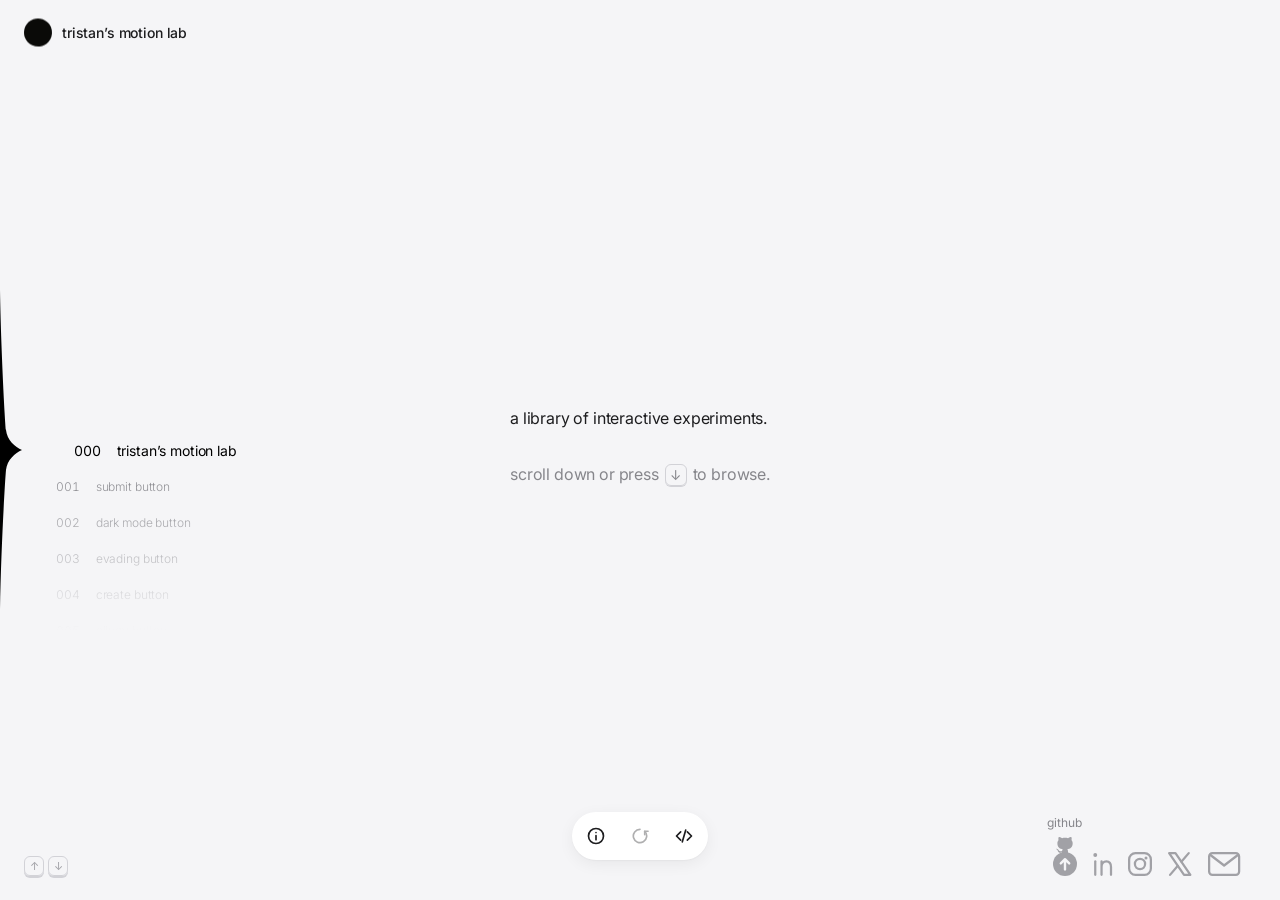
==== index.html @ 38f3d3ba "add a hidden cursor tuning panel: press C for delay and overshoot sliders" ====
<!DOCTYPE html>
<html lang="en">
<head>
  <meta charset="UTF-8">
  <meta name="viewport" content="width=device-width, initial-scale=1">
  <title>tristan’s motion lab</title>

  <!-- Inter, from Google Fonts. Only used where San Francisco isn't available.
       Fonts must load here, on the one real page: a font loaded from inside
       an experiment's sealed box doesn't work in every browser. -->
  <link rel="preconnect" href="https://fonts.googleapis.com">
  <link rel="preconnect" href="https://fonts.gstatic.com" crossorigin>
  <!-- wght@300..700 = one "variable" font file holding every weight in between,
       so a weight change can animate smoothly instead of snapping. -->
  <link href="https://fonts.googleapis.com/css2?family=Inter:wght@300..700&display=swap" rel="stylesheet">

  <link rel="stylesheet" href="site/site.css">
  <link rel="stylesheet" href="site/nav.css">
  <link rel="stylesheet" href="site/toolbar.css">
  <link rel="stylesheet" href="site/about.css">
  <link rel="stylesheet" href="site/socials.css">
  <link rel="stylesheet" href="site/hints.css">
  <link rel="stylesheet" href="site/tuning.css">
  <link rel="stylesheet" href="site/cursor.css">
</head>
<body>
  <!-- The title goes home, to 000. -->
  <a class="site-title" href="./">tristan’s motion lab</a>

  <!-- Experiments are put in here, one at a time, by site/stage.js. -->
  <div class="stage-area"></div>

  <!-- Says "coming soon", "loading", or that something broke. Starts empty. -->
  <p class="stage-message" data-state="empty" aria-live="polite"></p>

  <!-- Opened by double-clicking (a file:/// address)? Then the site's code
       can't load, so say how to run it. Runs before anything is drawn, so
       on a real server (localhost, GitHub Pages) this never flashes. -->
  <script>
    if (location.protocol === "file:") {
      const message = document.querySelector(".stage-message");
      // One <span> around it all: the message is a grid, which would put
      // each loose piece of text on its own row.
      message.innerHTML = "<span>Run <code>py -m http.server</code> in this folder, then open localhost:8000.</span>";
      message.dataset.state = "shown";
    }
  </script>

  <!-- The list on the left is built by site/nav.js. -->

  <!-- The toolbar, bottom middle. site/toolbar.js points </> at the open
       experiment's folder. target="_blank" opens it in a new tab, so the
       lab stays where you left it; rel="noopener" stops that tab from being
       able to reach back into this one. -->
  <nav class="toolbar" aria-label="experiment tools">
    <!-- Opens the about panel below. aria-expanded tells a screen reader
         whether the window is open; site/about.js keeps it true or false. -->
    <button class="tool tool-about" type="button" aria-expanded="false">
      <!-- An i in a circle. The dot is a path 0.01 units long with a round
           cap: a line that short draws as a dot, and it keeps the same
           thickness as every other stroke in the icon. -->
      <svg viewBox="0 0 24 24" aria-hidden="true">
        <circle class="about-ring" cx="12" cy="12" r="9" />
        <path class="about-dot" d="M12 7.9v0.01" />
        <path class="about-stem" d="M12 11.6v4.8" />
      </svg>
      <span class="tool-label">about</span>
    </button>

    <!-- Reloads the open experiment fresh. Starts disabled: there's nothing
         to reset until the experiment changes (site/toolbar.js). -->
    <button class="tool tool-reset" type="button" data-state="disabled" disabled>
      <!-- An arrow going round anticlockwise, the way a dial winds back.
           The arc is most of a circle around the middle (12, 12), open at the
           top right; the two short strokes at its end are the arrowhead. -->
      <svg viewBox="0 0 24 24" aria-hidden="true">
        <path d="M12 4A8 8 0 1 0 17.66 6.34" />
        <path d="M21.66 6.34H17.66V10.34" />
      </svg>
      <span class="tool-label">reset</span>
    </button>

    <a class="tool tool-code" target="_blank" rel="noopener">
      <!-- </>: three strokes, so < and > can slide apart on their own. -->
      <svg viewBox="0 0 24 24" aria-hidden="true">
        <path class="code-left" d="M8 7l-5 5 5 5" />
        <path class="code-slash" d="M14 5l-4 14" />
        <path class="code-right" d="M16 7l5 5-5 5" />
      </svg>
      <span class="tool-label">view code</span>
    </a>
  </nav>

  <!-- The about panel: notes on the open experiment, opened by the button
       above. A window that lives inside the page, dragged by its title bar.
       The text is fetched from the experiment's own about.html when it opens
       (site/about.js). role="dialog" names it as a window to screen readers;
       it isn't modal, so the rest of the page stays usable behind it. -->
  <section class="about-panel" data-state="closed" role="dialog" aria-labelledby="about-title">
    <!-- The handle. data-cursor tells the site's cursor to be a hand over it,
         since this bar is draggable without being a link or a button. -->
    <header class="about-bar" data-cursor="hand">
      <button class="about-close" type="button" aria-label="close">
        <svg viewBox="0 0 24 24" aria-hidden="true">
          <path d="M7 7l10 10M17 7L7 17" />
        </svg>
      </button>
      <h2 class="about-title" id="about-title">
        <span class="about-number"></span>
        <span class="about-name"></span>
      </h2>
    </header>

    <!-- The notes go in here. tabindex="0" makes it a Tab stop, which is what
         lets the arrow keys scroll it (about.css says more). -->
    <div class="about-body" tabindex="0" role="region" aria-labelledby="about-title"></div>
  </section>

  <!-- Bottom right: where else to find me. site/socials.js plays the cat. -->
  <nav class="socials" aria-label="elsewhere">
    <a class="social social-github" href="https://github.com/tristanalonzo" target="_blank" rel="noopener" data-state="ready">
      <!-- GitHub's mark (from their free Octicons set), taken apart so the cat
           can move on its own: a circle with a page-coloured cat on top.
           Hover and the cat jumps out of the circle and sits on it, and an
           arrow takes its place. 16 units across; overflow: visible in
           socials.css lets the cat climb out above the button. -->
      <svg viewBox="0 0 16 16" aria-hidden="true">
        <!-- Keeps the cat inside the circle when it squashes wide. -->
        <clipPath id="github-circle">
          <circle cx="8" cy="8" r="8" />
        </clipPath>

        <!-- Drawn in this order, each on top of the one before. -->
        <path class="social-fill github-cat github-cat-out" d="M10.55 15.59c-.4.08-.55-.17-.55-.38 0-.27.01-1.13.01-2.2 0-.75-.25-1.23-.54-1.48 1.78-.2 3.65-.88 3.65-3.95 0-.88-.31-1.59-.82-2.15.08-.2.36-1.02-.08-2.12 0 0-.67-.22-2.2.82-.64-.18-1.32-.27-2-.27-.68 0-1.36.09-2 .27-1.53-1.03-2.2-.82-2.2-.82-.44 1.1-.16 1.92-.08 2.12-.51.56-.82 1.28-.82 2.15 0 3.06 1.86 3.75 3.64 3.95-.23.2-.44.55-.51 1.07-.46.21-1.61.55-2.33-.66-.15-.24-.6-.83-1.23-.82-.67.01-.27.38.01.53.34.19.73.9.82 1.13.16.45.68 1.31 2.69.94 0 .67.01 1.3.01 1.49 0 .21-.15.45-.55.38A8 8 0 0 0 10.55 15.59Z" />
        <circle class="social-fill github-circle" cx="8" cy="8" r="8" />
        <g clip-path="url(#github-circle)">
          <path class="social-hole github-cat github-cat-in" d="M10.55 15.59c-.4.08-.55-.17-.55-.38 0-.27.01-1.13.01-2.2 0-.75-.25-1.23-.54-1.48 1.78-.2 3.65-.88 3.65-3.95 0-.88-.31-1.59-.82-2.15.08-.2.36-1.02-.08-2.12 0 0-.67-.22-2.2.82-.64-.18-1.32-.27-2-.27-.68 0-1.36.09-2 .27-1.53-1.03-2.2-.82-2.2-.82-.44 1.1-.16 1.92-.08 2.12-.51.56-.82 1.28-.82 2.15 0 3.06 1.86 3.75 3.64 3.95-.23.2-.44.55-.51 1.07-.46.21-1.61.55-2.33-.66-.15-.24-.6-.83-1.23-.82-.67.01-.27.38.01.53.34.19.73.9.82 1.13.16.45.68 1.31 2.69.94 0 .67.01 1.3.01 1.49 0 .21-.15.45-.55.38A8 8 0 0 0 10.55 15.59Z" />
        </g>
        <path class="github-arrow" d="M8 11.6V4.8M5.2 7.6 8 4.8l2.8 2.8" />
      </svg>
      <span class="social-label">github</span>
    </a>

    <!-- The other four are bare line marks, no containers. Every viewBox is
         16 units tall and cropped tight around its mark, so at the same height
         on screen their lines come out the same thickness (socials.css sets
         both). Each is split into the pieces its hover moves. -->

    <!-- LinkedIn: just "in". -->
    <a class="social social-linkedin" href="https://www.linkedin.com/in/tristan-alonzo-959b15317/" target="_blank" rel="noopener">
      <svg viewBox="0.5 0 13 16" aria-hidden="true">
        <circle class="social-dot linkedin-dot" cx="2" cy="2" r="1.3" />
        <path class="social-line linkedin-i" d="M2 6.2V15.2" />
        <path class="social-line" d="M6.2 15.2V6.2M6.2 10c0-2.3 1.4-3.8 3.2-3.8 2 0 3.1 1.5 3.1 3.8v5.2" />
      </svg>
      <span class="social-label">linkedin</span>
    </a>

    <!-- Instagram: the camera outline, the lens, the flash. -->
    <a class="social social-instagram" href="https://www.instagram.com/tristanalonzo_/" target="_blank" rel="noopener">
      <svg viewBox="0 0 16 16" aria-hidden="true">
        <rect class="social-line" x="0.75" y="0.75" width="14.5" height="14.5" rx="4.2" />
        <circle class="social-line instagram-lens" cx="8" cy="8" r="3.4" />
        <circle class="social-dot instagram-flash" cx="12" cy="4" r="1" />
      </svg>
      <span class="social-label">instagram</span>
    </a>

    <!-- X: the mark alone, as lines. One diagonal is a hollow bar, the other
         a thin line that stops where it meets the bar, like the real logo. -->
    <a class="social social-x" href="https://x.com/tristanalonzo_" target="_blank" rel="noopener">
      <svg viewBox="0 0 15.7 16" aria-hidden="true">
        <g class="x-mark">
          <path class="social-line" d="M0.75 0.75H4.98L14.91 15.25H10.68Z" />
          <path class="social-line" d="M13.83 0.75 8.91 6.48M6.55 9.22 1.37 15.25" />
        </g>
      </svg>
      <span class="social-label">x</span>
    </a>

    <!-- Email: an envelope, outline and flap.
         mailto: opens the visitor's mail app, so no new tab. -->
    <a class="social social-email" href="mailto:treestan.alonzo@gmail.com">
      <svg viewBox="0 0 21.5 16" aria-hidden="true">
        <g class="email-envelope">
          <rect class="social-line" x="0.75" y="0.75" width="20" height="14.5" rx="2.2" />
          <path class="social-line" d="M1.6 2 10.75 9 19.9 2" />
        </g>
      </svg>
      <span class="social-label">email</span>
    </a>
  </nav>

  <!-- Bottom left: a readout, not a menu. The two caps press themselves when
       you step through the list, with the arrow keys or with the wheel, so
       the corner shows the keys being used instead of listing them.
       aria-hidden, because it's a picture of what just happened rather than
       anything to operate; the line under it is what a screen reader gets
       instead, and site/hints.css keeps that line off screen. -->
  <div class="hints" aria-hidden="true">
    <span class="hints-key hints-key-up" data-state="idle">↑</span>
    <span class="hints-key hints-key-down" data-state="idle">↓</span>
    <!-- What the press did. All three are always here, stacked and hidden
         behind the caps, and site/hints.js slides out the right one. -->
    <div class="hints-words">
      <span class="hints-word" data-word="previous" data-state="idle">previous</span>
      <span class="hints-word" data-word="next" data-state="idle">next</span>
      <span class="hints-word" data-word="scroll" data-state="idle">scroll</span>
    </div>
  </div>
  <p class="hints-sr">Press the up and down arrow keys, or scroll, to move through the experiments.</p>

  <!-- Hidden: press C to open it, and nothing on the page says so. Tunes the
       cursor's spring by feel (site/tuning.js). step="any" lets a slider land
       anywhere, so it can sit exactly where cursor.css's numbers put it. -->
  <section class="tuning" data-state="closed" aria-label="cursor tuning">
    <label class="tuning-row">
      <span>follow delay</span>
      <output class="tuning-value tuning-delay-value"></output>
      <input class="tuning-slider tuning-delay" type="range" step="any">
    </label>
    <label class="tuning-row">
      <span>overshoot</span>
      <output class="tuning-value tuning-overshoot-value"></output>
      <input class="tuning-slider tuning-overshoot" type="range" step="any">
    </label>
    <div class="tuning-foot">
      <!-- The two lines to copy into cursor.css once it feels right. -->
      <pre class="tuning-numbers"></pre>
      <button class="tuning-reset" type="button" disabled>reset</button>
    </div>
  </section>

  <!-- The site-wide cursor. aria-hidden: screen readers skip it, it's decoration.
       The shape is set in site/cursor.css. The d="" here is a plain circle,
       only used by browsers that can't set a path's shape from CSS (Safari). -->
  <svg class="cursor" data-state="away" viewBox="0 0 32 44" aria-hidden="true">
    <path class="cursor-shape" d="M 2 16 a 14 14 0 1 0 28 0 a 14 14 0 1 0 -28 0 Z" />
  </svg>

  <!-- type="module" lets the site's files import each other, and lets the
       stage load experiments on demand. Both need a server (see README.md). -->
  <script type="module" src="site/main.js"></script>
</body>
</html>
---- site/site.css ----
/* ============================================================
   TUNE HERE. The page around the experiments: background,
   title, and how experiments swap in and out.
   ============================================================ */
:root {
  /* --- look --- */
  --page-bg: #F5F5F7;              /* behind everything. Experiments get it too, and can paint over it */
  --text-color: #1D1D1F;           /* Apple's near-black. Experiments inherit it */
  --title-size: 14px;              /* "tristan's motion lab" */
  --title-weight: 500;             /* medium: a touch firmer than body text, not bold */
  --title-color: #1D1D1F;
  --title-inset: 24px;             /* distance from the top and left edges */
  --message-size: 14px;            /* "coming soon", "loading" */
  --message-color: #86868B;        /* Apple's secondary grey, same as the list */

  /* --- feel --- */
  --stage-fade: 250ms;             /* experiment fading in / out (use ms: JS reads this too) */
  --stage-settle: 150ms;           /* how long the list must rest on an item before it loads. Lower = appears sooner, but fast scrolling loads everything you pass */
  --stage-loading-delay: 400ms;    /* "loading" only shows if it takes longer than this, so fast loads never flicker */
}

/* ============================================================
   Wiring.
   ============================================================ */

* {
  box-sizing: border-box;
}

/* The background goes on html too, not just body. The cursor's color
   inversion needs a real painted color underneath it to invert. */
html {
  background: var(--page-bg);
}

body {
  margin: 0;
  height: 100dvh;
  overflow: hidden;                /* nothing scrolls: the wheel steps the list instead */
  overscroll-behavior: none;       /* phones: no pull-to-refresh or rubber-band bounce when you swipe */
  background: var(--page-bg);
  color: var(--text-color);
  /* San Francisco first: -apple-system and BlinkMacSystemFont mean "the
     system font" on Apple devices, which is SF. "SF Pro Text" catches it if
     it's installed on Windows. Everyone else gets Inter, the closest free match.
     Experiments inherit this. */
  font-family: -apple-system, BlinkMacSystemFont, "SF Pro Text", "SF Pro", "Inter", sans-serif;
  -webkit-font-smoothing: antialiased; /* Mac only: thinner, crisper text, like Apple's own pages */
}

/* Top-left title. Fixed, so it never moves when experiments swap. */
.site-title {
  position: fixed;
  top: var(--title-inset);
  left: var(--title-inset);
  z-index: 2;
  font-size: var(--title-size);
  font-weight: var(--title-weight);
  letter-spacing: -0.01em;
  color: var(--title-color);
  text-decoration: none;
}

.site-title:focus-visible {
  outline: 2px solid var(--title-color);
  outline-offset: 4px;
  border-radius: 4px;
}

/* ---------- the stage ---------- */

/* The whole screen, behind the list and the title. */
.stage-area {
  position: fixed;
  inset: 0;
  z-index: 0;
}

/* One box per experiment. The box is the experiment's whole world.
   isolation: isolate keeps any z-index inside the experiment trapped in its
   box, so nothing it does can climb above the list, the title or the cursor. */
.stage {
  position: absolute;
  inset: 0;
  isolation: isolate;
  transition: opacity var(--stage-fade) ease;
}

/* Built, but its CSS hasn't arrived yet. Hidden so you never see it unstyled. */
.stage[data-state="loading"] {
  display: none;
}

.stage[data-state="leaving"] {
  opacity: 0;
}

/* Fading in. @starting-style means "the moment this appears, start from here".
   So when a box goes from hidden to shown, it fades up from 0 by itself.
   No JavaScript timing tricks needed. */
@starting-style {
  .stage[data-state="shown"] {
    opacity: 0;
  }
}

/* ---------- the message in the middle ---------- */

.stage-message {
  position: fixed;
  inset: 0;
  z-index: 1;
  display: grid;
  place-items: center;
  margin: 0;
  font-size: var(--message-size);
  color: var(--message-color);
  pointer-events: none;            /* never in the way of the mouse */
  transition: opacity var(--stage-fade) ease;
}

.stage-message[data-state="empty"] {
  opacity: 0;
}

/* Phones and narrow windows: the list takes a strip along the bottom
   (nav.css), so the stage stops above it and experiments center in the
   space that's left. */
@media (max-width: 900px) {
  .stage-area,
  .stage-message {
    bottom: var(--nav-phone-height);
  }
}

/* Reduced motion: every swap is instant. Setting the variable to 0 (instead
   of switching transitions off) also tells stage.js, which reads it, to
   delete the old box straight away. */
@media (prefers-reduced-motion: reduce) {
  :root {
    --stage-fade: 0ms;
  }
}
---- site/nav.css ----
/* ============================================================
   TUNE HERE. The list on the left.
   ============================================================ */
:root {
  /* --- look --- */
  --nav-inset: 56px;               /* distance from the left edge of the screen */
  --nav-width: 240px;              /* how wide the panel is */
  --nav-row-height: 36px;          /* space per item, and how far the list slides per step */
  --nav-gap: 16px;                 /* space between the number and the name */
  --nav-number-width: 23px;        /* space saved for the number: as wide as three digits at --nav-font-size. Too small and names jiggle sideways on hover */
  --nav-font-size: 12px;           /* every item that isn't selected */
  --nav-selected-size: 14px;       /* the selected item grows to this */
  --nav-weight: 300;               /* light, for everything that isn't selected. 300 = light, 400 = regular, 700 = bold */
  --nav-selected-weight: 400;      /* regular, for the selected item */
  --nav-color: #86868B;            /* everything that isn't selected: Apple's secondary grey */
  --nav-color-hover: #48484A;      /* hovering an item: darker grey, still not black */
  --nav-color-selected: #000000;   /* the selected item, and only that one */
  --nav-selected-indent: 18px;     /* the selected item steps right, away from the pointer */
  --nav-fade-solid: 18px;          /* only the middle row is fully visible... */
  --nav-fade-end: 180px;           /* ...everything fades out completely by this far from the middle */

  /* --- hover focus: the mouse is on the list --- */
  --nav-focus-size: 10.5px;        /* the other rows shrink to this. The row under the mouse stays at --nav-font-size */
  --nav-focus-weight: 600;         /* the selected row gets this heavy. 700 is the most the font has */
  --nav-focus-in: 220ms;           /* how fast it happens. Leaving the list takes --nav-step-duration, so it lets go slower than it grabs */

  /* --- feel --- */
  --nav-step-duration: 450ms;      /* how long the list takes to slide one item */
  --nav-step-ease: cubic-bezier(0.22, 1, 0.36, 1); /* fast start, long soft landing */
  --nav-wheel-threshold: 100;      /* how much scrolling per step. 100 = one mouse-wheel click. Lower = faster through the list */

  /* --- coming in, when the site loads --- */
  --nav-in-delay: 200ms;           /* wait before the first row starts */
  --nav-in-stagger: 60ms;          /* gap between one row starting and the next one out from it. Lower = more like one wave */
  --nav-in-duration: 800ms;        /* how long each row takes to land */
  --nav-in-distance: 32px;         /* how far right each row starts */
  --nav-in-ease: cubic-bezier(0.22, 1, 0.36, 1); /* same soft landing as the slide */

  /* --- the pointer on the screen's left edge --- */
  --pointer-width: 22px;           /* how far the tip reaches in from the edge */
  --pointer-height: 320px;         /* top to bottom, tails included */
  --pointer-color: #000000;
  --pointer-blunt-duration: 140ms; /* switching: the tip sinks back flat */
  --pointer-blunt-ease: cubic-bezier(0.4, 0, 0.2, 1); /* eases in and out, so you see it sink rather than vanish */
  --pointer-blunt-hold: 200ms;     /* how long after a switch it starts pointing again (it rests flat from 140ms to here). Keep scrolling and it stays flat */
  --pointer-sharpen-duration: 380ms; /* the tip growing back out. Hold + this = 580ms, so it lands after the list's 450ms slide */
  --pointer-sharpen-ease: cubic-bezier(0.34, 1.3, 0.64, 1); /* grows steadily, pokes a little past, settles. Higher than 1.3 = bigger stab */

  /* --- phones and narrow windows (under 900px): the list moves to a strip along the bottom --- */
  --nav-phone-height: 180px;       /* how tall the strip is. The experiment gets the space above it */
  --nav-phone-inset: 40px;         /* distance from the left edge (56px on desktop) */
  --nav-phone-fade-end: 90px;      /* rows fade out by this far from the strip's middle */
  --pointer-phone-height: 180px;   /* the pointer, shorter to match the strip */
  --nav-swipe-step: 40px;          /* how far a finger drags per item. Lower = faster through the list */
}

/* ============================================================
   Wiring.
   ============================================================ */

/* A full-height column pinned to the left, above the stage. It doesn't scroll
   itself: nav.js listens to the scroll wheel and slides the list one item at a time. */
.nav {
  position: fixed;
  top: 0;
  bottom: 0;
  left: var(--nav-inset);
  z-index: 1;
  width: var(--nav-width);
  overflow: hidden;

  /* The fade. A mask paints the panel solid in a thin band at the middle and
     transparent toward the top and bottom. Items fade as they slide away. */
  mask-image: linear-gradient(
    to bottom,
    transparent calc(50% - var(--nav-fade-end)),
    #000 calc(50% - var(--nav-fade-solid)),
    #000 calc(50% + var(--nav-fade-solid)),
    transparent calc(50% + var(--nav-fade-end))
  );
}

/* The list starts with its first row sitting on the middle of the screen,
   level with the experiment. --selected (set by nav.js) is which row is picked;
   the list slides up by that many rows to bring it to the middle. */
.nav ol {
  position: absolute;
  top: 50%;
  left: 0;
  right: 0;
  margin: calc(var(--nav-row-height) / -2) 0 0;
  padding: 0;
  list-style: none;
  transform: translateY(calc(var(--selected, 0) * var(--nav-row-height) * -1));
  transition: transform var(--nav-step-duration) var(--nav-step-ease);
}

/* Coming in: every row slides in from the right and fades up, once, when the
   page loads. --i (set by nav.js) is the row's place in the wave, counted out
   from the row the page opened on: 0 for that row, 1 for the rows either side
   of it, and so on. So the row you arrived on lands first and the rest of the
   list unfolds away from it in both directions. On the front page that's row
   000, and the wave runs straight down the list. "both" keeps each row
   invisible while it waits for its turn, and in place after it lands. */
.nav li {
  animation: nav-in var(--nav-in-duration) var(--nav-in-ease)
             calc(var(--nav-in-delay) + var(--i) * var(--nav-in-stagger)) both;
}

@keyframes nav-in {
  from {
    opacity: 0;
    transform: translateX(var(--nav-in-distance));
  }
}

.nav-item {
  display: flex;
  align-items: center;
  gap: var(--nav-gap);
  width: 100%;
  height: var(--nav-row-height);
  font-size: var(--nav-font-size);
  font-weight: var(--nav-weight);
  letter-spacing: -0.01em;
  text-decoration: none;
  -webkit-tap-highlight-color: transparent; /* phones: no grey flash over a tapped row */
  color: var(--nav-color);
  transition:
    color var(--nav-step-duration) var(--nav-step-ease),
    font-weight var(--nav-step-duration) var(--nav-step-ease),
    font-size var(--nav-step-duration) var(--nav-step-ease),
    transform var(--nav-step-duration) var(--nav-step-ease);
}

.nav-number {
  font-variant-numeric: tabular-nums; /* every digit the same width, so the names line up */
  min-width: var(--nav-number-width); /* the box doesn't narrow when the number shrinks, so the name beside it stays put */
}

.nav-item:hover {
  color: var(--nav-color-hover);
}

/* Size and weight both animate. The weight can because the font is
   "variable" (see index.html): light to regular passes through every step. */
.nav-item[data-state="selected"] {
  color: var(--nav-color-selected);
  font-size: var(--nav-selected-size);
  font-weight: var(--nav-selected-weight);
  transform: translateX(var(--nav-selected-indent));
}

/* Hover focus: with the mouse on the list, the other rows shrink and the
   selected one gets heavier. All CSS, no JavaScript.

   The ol is the trigger, not the nav. The nav is a full-height column, so it
   would also fire on the empty space above and below the rows.

   (hover: hover) means "this device has a real mouse". A phone keeps a row
   "hovered" after it's tapped, which would leave the list stuck shrunken. */
@media (hover: hover) {
  .nav ol:hover .nav-item {
    font-size: var(--nav-focus-size);
    /* One time per property, in the same order as .nav-item's transition:
       color, font-weight, font-size, transform. Only the two that hover focus
       moves get the quicker time. A transition's time comes from the state
       it's heading to, so this one covers going in, and leaving goes back to
       .nav-item's slower one. */
    transition-duration:
      var(--nav-step-duration),
      var(--nav-focus-in),
      var(--nav-focus-in),
      var(--nav-step-duration);
  }

  /* What you're aiming at doesn't shrink away from the mouse. */
  .nav ol:hover .nav-item:hover {
    font-size: var(--nav-font-size);
  }

  .nav ol:hover .nav-item[data-state="selected"] {
    font-size: var(--nav-selected-size);
    font-weight: var(--nav-focus-weight);
  }
}

.nav-item:focus-visible {
  outline: 2px solid var(--nav-color-selected);
  outline-offset: 4px;
  border-radius: 6px;
}

/* ---------- the pointer ---------- */

/* Pinned to the screen's left edge, at the middle, where the selected row
   always lands. It never moves up or down: the list slides to it. */
.nav-pointer {
  position: fixed;
  top: 50%;
  left: 0;
  z-index: 1;
  width: var(--pointer-width);
  height: var(--pointer-height);
  margin-top: calc(var(--pointer-height) / -2);
  pointer-events: none;
}

/* Pointing: thin tails along the edge that sweep out to a sharp tip.
   Both shapes below are the same 4 curves in the same order (top tail,
   into the tip, out of the tip, bottom tail), so the browser can slide
   every point from one to the other, like the cursor's morph. */
.nav-pointer-shape {
  fill: var(--pointer-color);
  d: path("M 0 0 C 1 60, 5 130, 6 140 C 7 150, 15 157, 22 160 C 15 163, 7 170, 6 180 C 5 190, 1 260, 0 320 Z");
  transition: d var(--pointer-sharpen-duration) var(--pointer-sharpen-ease);
}

/* Switching: the tip pulls back flat against the edge, leaving one smooth,
   shallow arc, 4 wide at its middle instead of 22.
   nav.js sets this on every switch, and puts "pointing" back a moment later. */
.nav-pointer[data-state="switching"] .nav-pointer-shape {
  d: path("M 0 0 C 1 60, 3 120, 3.5 140 C 3.8 150, 4 155, 4 160 C 4 165, 3.8 170, 3.5 180 C 3 200, 1 260, 0 320 Z");
  transition: d var(--pointer-blunt-duration) var(--pointer-blunt-ease);
}

/* Below this width there's no room beside the experiment, so the list moves
   to a strip along the bottom: same list, same pointer, just shorter.
   site.css stops the stage above the strip. */
@media (max-width: 900px) {
  .nav {
    top: auto;                     /* bottom: 0 is already set, so it sits on the bottom edge */
    left: var(--nav-phone-inset);
    height: var(--nav-phone-height);
    --nav-fade-end: var(--nav-phone-fade-end); /* the mask above reads this */
  }

  /* Level with the strip's middle, where the selected row lands. */
  .nav-pointer {
    top: auto;
    bottom: calc(var(--nav-phone-height) / 2);
    height: var(--pointer-phone-height);
    margin: 0 0 calc(var(--pointer-phone-height) / -2);
  }
}

@media (prefers-reduced-motion: reduce) {
  .nav ol,
  .nav-item,
  .nav-pointer-shape {
    transition: none;
  }

  .nav li {
    animation: none;
  }
}
---- site/toolbar.css ----
/* ============================================================
   TUNE HERE. The toolbar at the bottom middle.
   ============================================================ */
:root {
  /* --- the pill --- */
  --toolbar-inset: 40px;           /* distance from the bottom edge (at rest) */
  --toolbar-bg: #FFFFFF;
  --toolbar-shadow: 0 1px 2px rgba(0, 0, 0, 0.04), 0 4px 16px rgba(0, 0, 0, 0.06); /* a tight one for the edge, a soft one for lift. "none" = flat */
  --toolbar-padding: 4px;          /* space between the pill's edge and the buttons */
  --toolbar-gap: 4px;              /* space between buttons, once there's more than one */

  /* --- the buttons --- */
  --tool-size: 40px;               /* each button: a circle this wide */
  --tool-icon-size: 50%;           /* the icon, as a share of the button, so it grows with it */
  --tool-color: #1D1D1F;           /* Apple's near-black: icons, focus ring */
  --tool-bg-hover: #F0F0F2;        /* a light grey circle behind the hovered button, so you can see it grow */
  --tool-grow: 6px;                /* how much wider and taller a hovered button gets. The pill and its neighbours make room */
  --tool-grow-duration: 300ms;     /* growing and shrinking back */
  --tool-grow-ease: cubic-bezier(0.3, 1.3, 0.5, 1); /* same curve as the cursor's morph: pops a touch past, settles */
  --tool-disabled-opacity: 0.35;   /* a planned experiment has no folder, so no code to link to */
  --tool-fade: 250ms;              /* fading between clickable and not, as you switch. Same as the experiment's own fade */
  --tool-press-scale: 0.92;        /* squashes while held down */
  --tool-press-duration: 100ms;    /* fast: a press should feel instant */
  --tool-label-size: 12px;         /* the word that appears above on hover */
  --tool-label-color: #86868B;     /* Apple's secondary grey, same as the list */
  --tool-label-delay: 80ms;        /* the label waits as long as the cursor waits to become a hand, so both arrive together */
  --tool-label-duration: 200ms;    /* the label fading up */
  --tool-label-rise: 4px;          /* how far it rises while fading in */

  /* --- the </> button --- */
  --code-spread: 2.5px;            /* how far < and > each move apart on hover. In the icon's own units (it's 24 wide), so 2.5 ≈ 2px on screen */

  /* --- the about button --- */
  --about-dot-hop: 1.5px;          /* how far the dot of the i hops up on hover. Icon units again, so 1.5 ≈ 1.2px on screen */

  /* --- the reset button --- */
  --reset-nudge: 40deg;            /* on hover the arrow winds back this far, like a dial you've just touched */
  --reset-spin-duration: 500ms;    /* the full turn on click (the hover nudge uses it too) */
  --reset-spin-ease: cubic-bezier(0.3, 1.3, 0.5, 1); /* same pop-past-and-settle as the grow */
  --reset-wake-delay: 400ms;       /* the experiment has to stay changed this long before reset lights up. Stops it flickering on every quick press. 0 = lights up instantly */
  --reset-gap: 250ms;              /* the stage stays empty this long between the old one fading out and the fresh one fading in. 250 = old one fully gone first; 0 = crossfade (use ms: stage.js reads this) */

  /* --- phones and narrow windows (under 900px) --- */
  --toolbar-phone-gap: 16px;       /* space between the toolbar and the list's strip under it */
}

/* ============================================================
   Wiring.
   ============================================================ */

/* A white pill pinned to the bottom middle, above the stage.
   It's placed by its middle, not its bottom edge: bottom puts its middle
   where the middle would be at rest, and translate(-50%, 50%) pulls it back
   half its own width and height. So when a button grows, the pill grows
   evenly in every direction instead of only upwards. */
.toolbar {
  position: fixed;
  bottom: calc(var(--toolbar-inset) + var(--toolbar-padding) + var(--tool-size) / 2);
  left: 50%;
  z-index: 2;
  display: flex;
  align-items: center;             /* a growing button stays level with the others */
  gap: var(--toolbar-gap);
  padding: var(--toolbar-padding);
  border-radius: 999px;
  background: var(--toolbar-bg);
  box-shadow: var(--toolbar-shadow);
  transform: translate(-50%, 50%);
}

/* Icon-only, so a circle (AGENTS.md).
   Growing changes the real width and height, not a scale: a scaled button
   would cover its neighbours, but a wider one pushes them aside, and the
   pill around them stretches to fit. */
.tool {
  position: relative;              /* the label is placed against this */
  display: grid;
  place-items: center;
  flex: none;                      /* never squeezed by the row */
  width: var(--tool-size);
  height: var(--tool-size);
  border: 0;                       /* some tools are <button>: strip what the browser gives them */
  padding: 0;
  border-radius: 999px;
  color: var(--tool-color);
  background: transparent;
  -webkit-tap-highlight-color: transparent; /* phones: no grey flash on tap */
  transition:
    width var(--tool-grow-duration) var(--tool-grow-ease),
    height var(--tool-grow-duration) var(--tool-grow-ease),
    background-color var(--tool-grow-duration) ease,
    transform var(--tool-press-duration) ease,
    opacity var(--tool-fade) ease;
}

.tool:hover,
.tool:focus-visible {
  width: calc(var(--tool-size) + var(--tool-grow));
  height: calc(var(--tool-size) + var(--tool-grow));
  background: var(--tool-bg-hover);
}

.tool:active {
  transform: scale(var(--tool-press-scale));
}

.tool:focus-visible {
  outline: 2px solid var(--tool-color);
  outline-offset: 2px;
}

.tool svg {
  width: var(--tool-icon-size);
  height: var(--tool-icon-size);
  overflow: visible;               /* the spread pokes past the icon's box */
  fill: none;
  stroke: currentColor;
  stroke-width: 2;
  stroke-linecap: round;
  stroke-linejoin: round;
}

/* The word above the button, clear of the pill. Always there for screen
   readers (it's the link's name); only drawn on hover or keyboard focus. */
.tool-label {
  position: absolute;
  bottom: calc(100% + var(--toolbar-padding) + 8px);
  left: 50%;
  font-size: var(--tool-label-size);
  white-space: nowrap;
  color: var(--tool-label-color);
  opacity: 0;
  transform: translate(-50%, var(--tool-label-rise));
  pointer-events: none;
  /* Going away: no wait. The delay is on the hover rule below, because a
     transition uses the settings of the state it's going TO. */
  transition:
    opacity var(--tool-label-duration) ease,
    transform var(--tool-label-duration) ease;
}

.tool:hover .tool-label,
.tool:focus-visible .tool-label {
  opacity: 1;
  transform: translate(-50%, 0);
  transition-delay: var(--tool-label-delay);
}

/* Nothing to do here (toolbar.js sets this). Fades out, and ignores the mouse
   completely, so it can't grow, show its label or turn the cursor into a hand.
   The fade is gradual; not being clickable starts straight away. */
.tool[data-state="disabled"] {
  opacity: var(--tool-disabled-opacity);
  pointer-events: none;
}

/* ---------- the </> button ---------- */

/* < and > slide apart, the / stays put. Same timing as the grow, so the
   button and its icon open up together. */
.code-left,
.code-right {
  transition: transform var(--tool-grow-duration) var(--tool-grow-ease);
}

.tool-code:hover .code-left,
.tool-code:focus-visible .code-left {
  transform: translateX(calc(-1 * var(--code-spread)));
}

.tool-code:hover .code-right,
.tool-code:focus-visible .code-right {
  transform: translateX(var(--code-spread));
}

/* ---------- the about button ---------- */

/* The dot of the i hops up, the ring and the stem stay put. Same timing and
   curve as the grow, so the button and its icon move as one thing. */
.about-dot {
  transition: transform var(--tool-grow-duration) var(--tool-grow-ease);
}

.tool-about:hover .about-dot,
.tool-about:focus-visible .about-dot {
  transform: translateY(calc(-1 * var(--about-dot-hop)));
}

/* ---------- the reset button ---------- */

/* The whole icon turns, round its middle. --turns is a count toolbar.js adds
   one to on every click, so the arrow spins one more full turn anticlockwise
   (that's the minus) each time. Hover adds the small wind-back on top. */
.tool-reset svg {
  transform: rotate(calc(var(--turns, 0) * -360deg));
  transition: transform var(--reset-spin-duration) var(--reset-spin-ease);
}

.tool-reset:hover svg,
.tool-reset:focus-visible svg {
  transform: rotate(calc(var(--turns, 0) * -360deg - var(--reset-nudge)));
}

/* Lighting up waits; greying out doesn't. The five delays line up with the
   five transitions in .tool (width, height, background, transform, opacity),
   so only the opacity waits. A transition uses the settings of the state it's
   going TO, so this wait only happens on the way to "ready". */
.tool-reset[data-state="ready"] {
  transition-delay: 0s, 0s, 0s, 0s, var(--reset-wake-delay);
}

/* Phones: the list's strip takes the bottom (nav.css), so sit just above it. */
@media (max-width: 900px) {
  .toolbar {
    bottom: calc(var(--nav-phone-height) + var(--toolbar-phone-gap) + var(--toolbar-padding) + var(--tool-size) / 2);
  }
}

@media (prefers-reduced-motion: reduce) {
  :root {
    --reset-gap: 0ms;              /* no empty beat between old and fresh */
  }

  .tool,
  .tool-label,
  .code-left,
  .code-right,
  .about-dot,
  .tool-reset svg {
    transition: none;
  }

  .tool:active {
    transform: none;
  }
}
---- site/about.css ----
/* ============================================================
   TUNE HERE. The about panel: the little window that opens
   from the toolbar's info button.

   The button itself lives in toolbar.css with the other
   buttons. This file is only the window.
   ============================================================ */
:root {
  /* --- the window --- */
  --about-width: 420px;            /* never wider than the screen, see .about-panel */
  --about-max-height: 72vh;        /* taller than this and the text scrolls instead */
  --about-radius: 14px;            /* a window, not a button: the pill rule doesn't apply */

  /* Glass. The window is part see-through and blurs whatever is behind it.

     TINTED or CLEAR — swap this one line:
       rgba(255, 255, 255, 0.6)   tinted: a white wash over the blur. Frosted.
       transparent                clear:  no wash at all. It takes its colour
                                          only from whatever is behind it.
     Plain white window, no glass at all: #FFFFFF, and --about-glass-blur to 0. */
  --about-tint: transparent;

  --about-glass-blur: 8px;         /* how soft what's behind it goes. Past ~20px on this page there's nothing left to see: the blur spreads the one dark shape behind it until it's gone */
  --about-glass-boost: 200%;       /* colour behind it is pushed up, so it doesn't go grey when blurred. 100% = off */
  --about-glass-lift: 1.08;        /* and lightened a little. This is what keeps dark text readable on the clear version. 1 = off */
  --about-edge: rgba(0, 0, 0, 0.08); /* a hairline all the way round. Glass needs an edge or it reads as a smudge */
  --about-rim: rgba(255, 255, 255, 0.65); /* a bright line just inside the top edge, like light catching the lip of a pane. This, more than the blur, is what makes it read as glass instead of a blurry hole */

  --about-shadow: 0 1px 2px rgba(0, 0, 0, 0.04), 0 12px 40px rgba(0, 0, 0, 0.14); /* a tight one for the edge, a big soft one for lift */
  --about-shadow-drag: 0 1px 2px rgba(0, 0, 0, 0.04), 0 22px 60px rgba(0, 0, 0, 0.18); /* while you hold it: lifts further off the page */
  --about-lift-duration: 200ms;    /* the shadow growing as you pick it up */
  --about-margin: 16px;            /* it can't be dragged closer than this to any edge */
  --about-home-inset: 48px;        /* where it opens: this far in from the right edge, so it doesn't sit on top of the experiment */
  --about-padding: 20px;           /* space between the window's edge and the text */

  /* --- the title bar (the part you drag) --- */
  --about-bar-height: 44px;
  --about-bar-line: rgba(0, 0, 0, 0.08); /* the hairline under the bar. Part see-through, so it sits on glass without looking painted on */
  --about-title-size: 13px;
  --about-title-weight: 500;       /* medium, same as the site title */
  --about-number-color: #86868B;   /* the 001 before the name: Apple's secondary grey */

  /* --- the close X, top left --- */
  --about-close-size: 24px;        /* icon-only, so a circle */
  --about-close-icon: 60%;         /* the X, as a share of the button */
  --about-close-color: #86868B;
  --about-close-color-hover: #1D1D1F;
  --about-close-bg-hover: #F0F0F2; /* the same grey circle a hovered toolbar button gets */
  --about-close-spin: 90deg;       /* the X turns a quarter on hover */
  --about-close-duration: 250ms;

  /* --- the text --- */
  --about-text-size: 13px;
  --about-text-color: #1D1D1F;
  --about-text-line: 1.55;         /* line spacing. Looser than the default: it's a column of prose */
  --about-lede-size: 15px;         /* the one-line description at the top */
  --about-dim-color: #86868B;      /* the date, and "no notes yet" */
  --about-heading-size: 10px;      /* "thought process", "inspirations" */
  --about-heading-space: 22px;     /* gap above each heading */
  --about-heading-track: 0.08em;   /* letter spacing. Small uppercase text needs air to stay readable */
  --about-focus-ring: #1D1D1F;     /* keyboard focus, the same near-black as everywhere else */

  /* --- opening and closing --- */
  --about-in-duration: 260ms;
  --about-in-ease: cubic-bezier(0.2, 1.1, 0.4, 1); /* rises, pokes a touch past, settles */
  --about-out-duration: 160ms;     /* quicker going than coming: you've stopped looking at it */
  --about-start-scale: 0.96;       /* how small it starts. The same amount the submit button dips */
  --about-rise: 10px;              /* how far it rises while fading in, so it reads as coming up from the toolbar */
  --about-loading-delay: 400ms;    /* "loading" only shows if the text takes longer than this */
}

/* ============================================================
   Wiring.
   ============================================================ */

/* A window floating over everything except the cursor. site/about.js sets
   left and top in pixels: dragging changes those, so transform stays free
   for the opening animation. */
.about-panel {
  position: fixed;
  z-index: 10;
  display: flex;
  flex-direction: column;
  width: min(var(--about-width), calc(100vw - 2 * var(--about-margin)));
  max-height: var(--about-max-height);
  border: 1px solid var(--about-edge);
  border-radius: var(--about-radius);
  background: var(--about-tint);
  /* Blurs the page behind the window, not the window itself: blur it, push its
     colour back up (blurring drains colour towards grey), then lighten it a
     little so dark text still reads on top. The -webkit- line is the same
     thing under an older name, for Safari. */
  -webkit-backdrop-filter: blur(var(--about-glass-blur)) saturate(var(--about-glass-boost)) brightness(var(--about-glass-lift));
  backdrop-filter: blur(var(--about-glass-blur)) saturate(var(--about-glass-boost)) brightness(var(--about-glass-lift));
  /* The rim goes first so it sits on top of the drop shadows. */
  box-shadow: inset 0 1px 0 var(--about-rim), var(--about-shadow);
  overflow: hidden;                /* the scrolling text stays inside the rounded corners */
  transition:
    opacity var(--about-in-duration) var(--about-in-ease),
    transform var(--about-in-duration) var(--about-in-ease),
    box-shadow var(--about-lift-duration) ease,
    visibility 0s;
}

/* No blur available (an old browser, or it's switched off): go solid white.
   Part see-through with nothing blurring behind it is just hard to read, and
   the clear version would be text straight on top of the page. */
@supports not (backdrop-filter: blur(1px)) {
  .about-panel {
    background: #FFFFFF;
  }
}

/* Shut. visibility: hidden puts it out of reach of the mouse, the Tab key and
   screen readers all at once -- but only once the fade is over, which is what
   the delay on the end of that transition is for. */
.about-panel[data-state="closed"] {
  opacity: 0;
  visibility: hidden;
  transform: translateY(var(--about-rise)) scale(var(--about-start-scale));
  transition:
    opacity var(--about-out-duration) ease,
    transform var(--about-out-duration) ease,
    visibility 0s var(--about-out-duration);
}

/* Being dragged. */
.about-panel[data-dragging] {
  box-shadow: inset 0 1px 0 var(--about-rim), var(--about-shadow-drag);
}

/* ---------- the title bar ---------- */

/* The handle. Padded by the width of the X on both sides, so the title sits
   in the real middle with the X only on the left. */
.about-bar {
  position: relative;
  flex: none;
  display: flex;
  align-items: center;
  justify-content: center;
  height: var(--about-bar-height);
  padding: 0 calc(var(--about-close-size) + 16px);
  border-bottom: 1px solid var(--about-bar-line);
  user-select: none;               /* dragging the bar shouldn't select the title */
  -webkit-user-select: none;
  -webkit-tap-highlight-color: transparent;
}

.about-title {
  display: flex;
  gap: 8px;
  min-width: 0;                    /* lets a long name be cut short instead of widening the window */
  margin: 0;
  font-size: var(--about-title-size);
  font-weight: var(--about-title-weight);
  letter-spacing: -0.01em;
}

/* tabular-nums: every digit the same width, so 001 and 010 line up. */
.about-number {
  flex: none;
  color: var(--about-number-color);
  font-variant-numeric: tabular-nums;
}

.about-name {
  overflow: hidden;
  white-space: nowrap;
  text-overflow: ellipsis;         /* a very long name ends in a ... rather than stretching the window */
}

/* ---------- the close X ---------- */

.about-close {
  position: absolute;
  left: 10px;
  display: grid;
  place-items: center;
  width: var(--about-close-size);
  height: var(--about-close-size);
  border: 0;
  padding: 0;
  border-radius: 999px;
  color: var(--about-close-color);
  background: transparent;
  transition:
    color var(--about-close-duration) ease,
    background-color var(--about-close-duration) ease;
}

.about-close:hover,
.about-close:focus-visible {
  color: var(--about-close-color-hover);
  background: var(--about-close-bg-hover);
}

.about-close:focus-visible {
  outline: 2px solid var(--about-focus-ring);
  outline-offset: 2px;
}

.about-close svg {
  width: var(--about-close-icon);
  height: var(--about-close-icon);
  fill: none;
  stroke: currentColor;
  stroke-width: 2;
  stroke-linecap: round;
  transition: transform var(--about-close-duration) var(--about-in-ease);
}

.about-close:hover svg,
.about-close:focus-visible svg {
  transform: rotate(var(--about-close-spin));
}

/* ---------- the text ---------- */

/* The scrolling part. tabindex="0" in index.html makes it a stop for the Tab
   key, which is what lets the arrow keys scroll it (about.js keeps those keys
   away from the list while the panel is open). */
.about-body {
  min-height: 0;                   /* lets it shrink and scroll inside the window instead of pushing it taller */
  padding: var(--about-padding);
  overflow-y: auto;
  scrollbar-width: thin;
  font-size: var(--about-text-size);
  line-height: var(--about-text-line);
  color: var(--about-text-color);
}

.about-body:focus-visible {
  outline: 2px solid var(--about-focus-ring);
  outline-offset: -2px;            /* inside the edge: an outline outside it would be cut off by the rounded corners */
}

/* Everything below styles whatever an experiment's about.html puts in here. */

.about-body > :first-child { margin-top: 0; }
.about-body > :last-child { margin-bottom: 0; }

.about-body p {
  margin: 0 0 10px;
}

.about-lede {
  font-size: var(--about-lede-size);
  letter-spacing: -0.01em;
}

.about-date {
  margin-top: -6px;                /* pulls it up under the lede, so the two read as one block */
  color: var(--about-dim-color);
}

/* Section labels: small, grey, spaced out. Apple's way of marking a group
   without drawing a line. */
.about-body h3 {
  margin: var(--about-heading-space) 0 8px;
  font-size: var(--about-heading-size);
  font-weight: 500;
  letter-spacing: var(--about-heading-track);
  text-transform: uppercase;
  color: var(--about-dim-color);
}

.about-body ul {
  margin: 0 0 10px;
  padding-left: 18px;
}

.about-body li {
  margin-bottom: 5px;
}

.about-body a {
  color: inherit;
  text-decoration-color: var(--about-dim-color);
  text-underline-offset: 2px;
}

/* "loading", or "no notes for this one yet". */
.about-dim {
  color: var(--about-dim-color);
}

@media (prefers-reduced-motion: reduce) {
  .about-panel,
  .about-close,
  .about-close svg {
    transition: none;
  }

  /* No rise, no scale: it's either there or it isn't. */
  .about-panel[data-state="closed"] {
    transform: none;
  }
}
---- site/socials.css ----
/* ============================================================
   TUNE HERE. The links in the bottom right corner.
   Order, left to right: GitHub, LinkedIn, Instagram, X, email.
   Every link has its own hover animation (ROADMAP.md, "Bottom right").
   ============================================================ */
:root {
  /* --- the row --- */
  --socials-right: 40px;           /* distance from the right edge */
  --socials-bottom: 24px;          /* distance from the bottom edge. Same as the title's from the top */
  --socials-gap: 16px;             /* space between logos */
  --social-size: 24px;             /* every logo's height. Widths follow each logo's own shape */
  --social-stroke: 1.5;            /* line thickness of every line logo, in logo units (1 unit = 1.5px), so 1.5 = 2.25px */
  --social-color: #A1A1A6;         /* a light grey: a step lighter than the list, so the links sit further back */
  --social-color-hover: #1D1D1F;   /* the hovered logo darkens to near-black */
  --social-hover-scale: 1.12;      /* how much bigger a hovered logo gets. It grows over its neighbours, not into them */
  --social-grow-duration: 300ms;   /* growing, darkening, and most hover moves below */
  --social-grow-ease: cubic-bezier(0.3, 1.3, 0.5, 1); /* same curve as the cursor's morph: pops a touch past, settles */
  --social-press-scale: 0.92;      /* squashes while held down */
  --social-press-duration: 100ms;  /* fast: a press should feel instant */
  --social-label-size: 12px;       /* the word that appears above on hover */
  --social-label-color: #86868B;   /* Apple's secondary grey, same as the list */
  --social-label-rise: 4px;        /* how far the label rises while fading in */
  --social-label-delay: 80ms;      /* the label waits as long as the cursor waits to become a hand */
  --social-label-duration: 200ms;  /* the label fading up */

  /* Distances inside a logo are in the logo's own units: 16 across = 24px,
     so 1 unit = 1.5px on screen. */

  /* --- GitHub: the cat jumps out, an arrow takes its place --- */
  --github-duration: 700ms;        /* the whole jump, start to settled. Every beat below scales with it */
  --github-rewind: 1.5;            /* mouse leaves: the jump plays backwards this many times faster. 1 = same speed */
  --github-stretch: 1.15;          /* how tall the cat gets gathering itself, before it pushes off */
  --github-squash: 0.45;           /* how flat it gets pushing off. 1 = no squash, 0.2 = pancake */
  --github-cat-rise: 105%;         /* where the cat ends up, as a share of its own height. 100% = chin level with the top of the circle */
  --github-overshoot: 12%;         /* how far past its seat it flies before dropping back */
  --github-land-squash: 0.9;       /* how much it squashes landing on the circle. 1 = lands stiff */
  --github-label-lift: 22px;       /* label's distance above the logo: clears the cat sitting on it */

  /* --- LinkedIn: the "i" sits up straight --- */
  --linkedin-stand: 1.2;           /* how much taller the i's stem gets. 1 = doesn't move */
  --linkedin-dot-lift: 1.8px;      /* how far the dot rides up on it, in logo units. Keep it ≈ 9 (the stem) × (stand − 1) */
  --linkedin-dot-grow: 1.15;       /* the dot swells a little as it rises */

  /* --- Instagram: the camera takes a photo --- */
  --instagram-snap-duration: 450ms; /* the shutter closing and opening again */
  --instagram-shut: 0.35;          /* how far the lens closes. 0 = shut completely, 1 = doesn't move */
  --instagram-flash-grow: 1.8;     /* how big the flash dot pops as it fires */

  /* --- X: a flick of a half turn --- */
  --x-turn: 180deg;                /* half a turn lands it looking the same. 90deg = it ends up sideways */

  /* --- email: the envelope takes off, like a letter being sent --- */
  --email-tilt: -12deg;            /* tips its nose up. 0 = flies off flat */
  --email-fly-x: 1.5px;            /* how far right it lifts, in logo units */
  --email-fly-y: -1.5px;           /* how far up (negative = up), in logo units */

  /* --- phones and narrow windows (under 900px) --- */
  --socials-phone-gap: 16px;       /* space between the logos and the toolbar under them */
}

/* ============================================================
   Wiring.
   ============================================================ */

/* A row pinned to the bottom right, above the stage. */
.socials {
  position: fixed;
  right: var(--socials-right);
  bottom: var(--socials-bottom);
  z-index: 2;
  display: flex;
  align-items: center;
  gap: var(--socials-gap);
}

/* The box is as tall as the logo, and as wide as the logo makes it.
   Growing is a scale: drawn bigger, but taking up the same room, so the
   logos beside it stay put. */
.social {
  position: relative;              /* the label is placed against this */
  display: block;
  flex: none;
  height: var(--social-size);
  border-radius: 999px;            /* only shows as the shape of the focus ring */
  color: var(--social-color);
  -webkit-tap-highlight-color: transparent; /* phones: no grey flash on tap */
  transition:
    transform var(--social-grow-duration) var(--social-grow-ease),
    color var(--social-grow-duration) ease;
}

.social:hover,
.social:focus-visible {
  transform: scale(var(--social-hover-scale));
  color: var(--social-color-hover);
}

/* Pressing wins over growing, and stays quick. */
.social:active {
  transform: scale(var(--social-press-scale));
  transition-duration: var(--social-press-duration);
}

.social:focus-visible {
  outline: 2px solid var(--social-color-hover);
  outline-offset: 3px;
}

/* Height from the box; width: auto works it out from the viewBox's shape. */
.social svg {
  display: block;
  height: 100%;
  width: auto;
  overflow: visible;               /* hover moves can poke past the logo's edge */
}

/* fill-box = measure from the shape itself, not the whole picture.
   Without it, transform-origin on an SVG piece means the top-left corner
   of the whole logo. */
.social svg * {
  transform-box: fill-box;
}

/* Every piece follows the link's colour (grey, darker on hover).
   Lines all share one thickness; dots are filled. */
.social-line {
  fill: none;
  stroke: currentColor;
  stroke-width: var(--social-stroke);
  stroke-linecap: round;
  stroke-linejoin: round;
}

.social-dot,
.social-fill {
  fill: currentColor;
}

/* GitHub's cut-outs: the page's own grey, so they read as holes. */
.social-hole {
  fill: var(--page-bg);
}

/* The word above the logo. Always there for screen readers (it's the
   link's name); only drawn on hover or keyboard focus. */
.social-label {
  position: absolute;
  bottom: calc(100% + 8px);
  left: 50%;
  font-size: var(--social-label-size);
  white-space: nowrap;
  color: var(--social-label-color);
  opacity: 0;
  transform: translate(-50%, var(--social-label-rise));
  pointer-events: none;
  /* Going away: no wait. The delay is on the hover rule below, because a
     transition uses the settings of the state it's going TO. */
  transition:
    opacity var(--social-label-duration) ease,
    transform var(--social-label-duration) ease;
}

/* GitHub's label is part of its jump instead (below). */
.social:not(.social-github):hover .social-label,
.social:not(.social-github):focus-visible .social-label {
  opacity: 1;
  transform: translate(-50%, 0);
  transition-delay: var(--social-label-delay);
}

/* ---------- GitHub ---------- */

/* How it plays: every part below has a keyframe animation, all the same
   length, sitting paused on its first frame. socials.js presses play when
   the mouse arrives, and plays them backwards when it leaves. Backwards
   picks up from wherever it is, so leaving mid-jump just turns it around.
   (CSS alone can only restart an animation from the beginning.)

   The beats, as a share of --github-duration (700ms):
     0–12%   cat in the circle: small squash
     12–30%  stretches tall
     30–45%  squashes flat, pushing off
     35–45%  the cat outside: head pokes up through the top of the circle
     45–60%  the cat inside flattens away; the one outside flies up past its seat
     60–76%  drops back and lands with a squash
     55–88%  arrow pops in
     65–85%  label fades up

   There are two cats: the hole (page-coloured, inside the circle) and a
   solid one in the logo's colour, starting exactly behind the hole. Solid
   on solid, it's invisible until it pokes out past the circle's edge. */

.github-arrow {
  fill: none;
  stroke: var(--page-bg);
  stroke-width: 1.6;
  stroke-linecap: round;
  stroke-linejoin: round;
}

/* 50% 100% is the cat's own feet; 50% 50% the arrow's own middle. */
.github-cat {
  transform-origin: 50% 100%;
}

.github-arrow {
  transform-origin: 50% 50%;
}

/* "both" holds the first frame before it plays and the last after.
   "paused" because socials.js decides when it runs. */
.github-cat-in  { animation: github-cat-in  var(--github-duration) ease-in-out both paused; }
.github-cat-out { animation: github-cat-out var(--github-duration) ease-in-out both paused; }
.github-arrow   { animation: github-arrow   var(--github-duration) ease-in-out both paused; }
.social-github .social-label {
  bottom: calc(100% + var(--github-label-lift));
  transition: none;
  animation: github-label var(--github-duration) ease-out both paused;
}

/* scale(wide, tall). Squashing gets wider as it gets flatter, like a real squash. */
@keyframes github-cat-in {
  0%        { transform: scale(1, 1); }
  12%       { transform: scale(1.1, 0.88); }
  30%       { transform: scale(0.75, var(--github-stretch)); }
  45%       { transform: scale(1.3, var(--github-squash)); }
  60%, 100% { transform: scale(0.8, 0); }
}

@keyframes github-cat-out {
  0%, 35% { transform: translateY(0) scale(1, 1); }
  45%     { transform: translateY(-45%) scale(0.9, 1.1); }
  60%     { transform: translateY(calc(-1 * (var(--github-cat-rise) + var(--github-overshoot)))) scale(0.95, 1.05); }
  76%     { transform: translateY(calc(-1 * var(--github-cat-rise))) scale(1.08, var(--github-land-squash)); }
  88%     { transform: translateY(calc(-1 * var(--github-cat-rise))) scale(0.98, 1.02); }
  100%    { transform: translateY(calc(-1 * var(--github-cat-rise))) scale(1, 1); }
}

@keyframes github-arrow {
  0%, 55% { transform: scale(0); }
  75%     { transform: scale(1.15); }
  88%     { transform: scale(0.95); }
  100%    { transform: scale(1); }
}

@keyframes github-label {
  0%, 65%   { opacity: 0; transform: translate(-50%, var(--social-label-rise)); }
  85%, 100% { opacity: 1; transform: translate(-50%, 0); }
}

/* ---------- LinkedIn: the "i" sits up straight ---------- */

/* The stem grows up from its foot; the dot rides up on top of it.
   Plain transitions, so leaving halfway just sinks back down. */
.linkedin-i,
.linkedin-dot {
  transition: transform var(--social-grow-duration) var(--social-grow-ease);
}

.linkedin-i {
  transform-origin: 50% 100%;
}

.linkedin-dot {
  transform-origin: 50% 50%;
}

.social-linkedin:hover .linkedin-i,
.social-linkedin:focus-visible .linkedin-i {
  transform: scaleY(var(--linkedin-stand));
}

.social-linkedin:hover .linkedin-dot,
.social-linkedin:focus-visible .linkedin-dot {
  transform: translateY(calc(-1 * var(--linkedin-dot-lift))) scale(var(--linkedin-dot-grow));
}

/* ---------- Instagram: the camera takes a photo ---------- */

.instagram-lens,
.instagram-flash {
  transform-origin: 50% 50%;
}

/* Keyframe animations, not transitions: a shutter closes AND opens, two
   moves on one property. They play once each time the mouse arrives.
   Leaving mid-click just stops them; it's over in under half a second. */
.social-instagram:hover .instagram-lens,
.social-instagram:focus-visible .instagram-lens {
  animation: instagram-shutter var(--instagram-snap-duration) ease-in-out;
}

.social-instagram:hover .instagram-flash,
.social-instagram:focus-visible .instagram-flash {
  animation: instagram-flash var(--instagram-snap-duration) ease-out;
}

/* Close fast, open with a little pop past, settle. */
@keyframes instagram-shutter {
  0%   { transform: scale(1); }
  30%  { transform: scale(var(--instagram-shut)); }
  70%  { transform: scale(1.12); }
  100% { transform: scale(1); }
}

/* The flash dot fires as the shutter is shut, and shrinks back slower than it came. */
@keyframes instagram-flash {
  0%, 20% { transform: scale(1); }
  35%     { transform: scale(var(--instagram-flash-grow)); }
  100%    { transform: scale(1); }
}

/* ---------- X: a flick of a half turn ---------- */

.x-mark {
  transform-origin: 50% 50%;
  transition: transform var(--social-grow-duration) var(--social-grow-ease);
}

.social-x:hover .x-mark,
.social-x:focus-visible .x-mark {
  transform: rotate(var(--x-turn));
}

/* ---------- email: the envelope takes off, like a letter being sent ---------- */

/* Tips its nose up and lifts off to the top right, pivoting on its back
   corner, then hangs there until the mouse leaves and it settles back. */
.email-envelope {
  transform-origin: 0% 100%;
  transition: transform var(--social-grow-duration) var(--social-grow-ease);
}

.social-email:hover .email-envelope,
.social-email:focus-visible .email-envelope {
  transform: translate(var(--email-fly-x), var(--email-fly-y)) rotate(var(--email-tilt));
}

/* The lifted envelope comes up under its label, so the label sits higher. */
.social-email .social-label {
  bottom: calc(100% + 14px);
}

/* Phones: no room in the corner beside the toolbar, so the row sits
   centered, just above it. */
@media (max-width: 900px) {
  .socials {
    right: auto;
    left: 50%;
    bottom: calc(var(--nav-phone-height) + var(--toolbar-phone-gap) + var(--tool-size) + 2 * var(--toolbar-padding)
                 + var(--socials-phone-gap));
    transform: translateX(-50%);
  }
}

/* Reduced motion: GitHub's jump becomes an instant swap (1ms), and every
   other logo just darkens: the colour and label say you're on it. */
@media (prefers-reduced-motion: reduce) {
  :root {
    --github-duration: 1ms;
  }

  .social,
  .social-label,
  .social svg * {
    transition: none;
  }

  .social:hover,
  .social:focus-visible,
  .social:active,
  .social:not(.social-github):hover svg *,
  .social:not(.social-github):focus-visible svg * {
    transform: none;
    animation: none;
  }
}
---- site/hints.css ----
/* ============================================================
   TUNE HERE. The readout in the bottom left: two keycaps that
   press themselves as you step through the list.
   ============================================================ */
:root {
  /* --- where they sit, and how big --- */
  --hints-left: 24px;              /* distance from the left edge. Same as the title's from the top left */
  --hints-bottom: 24px;            /* distance from the bottom edge. Same as the corner links on the other side */
  --hints-key-size: 20px;          /* each cap: a rounded square this wide and tall */
  --hints-key-gap: 4px;            /* space between the two caps */
  --hints-key-radius: 6px;         /* their corners. A key, not a button, so not a circle or a pill (AGENTS.md) */
  --hints-key-arrow: 11px;         /* the ↑ and ↓ drawn inside them */

  /* --- resting --- */
  --hints-color: #A1A1A6;          /* the arrows: the same light grey as the corner links, so the corner sits back */
  --hints-edge: #D2D2D7;           /* the outline, and the thicker bottom edge that makes it look pressable */
  --hints-edge-height: 2px;        /* how tall that bottom edge is. The dip below matches it */

  /* --- pressed --- */
  --hints-color-pressed: #1D1D1F;  /* Apple's near-black: the arrow and the outline while it's held */
  --hints-fill-pressed: #EBEBEF;   /* a light fill, so a held key reads as filled in as well as sunk */
  --hints-press-hold: 110ms;       /* how long it stays down after the last step. Keep stepping and it stays down the whole time */

  /* --- going down and coming back --- */
  /* Fast down, slower up, the same split as the Submit button in 001: going
     down should feel like it's under your finger; coming up is the part you
     actually watch. */
  --hints-press-in: 70ms;          /* the cap sinking */
  --hints-press-in-ease: ease-out;
  --hints-press-out: 260ms;        /* the cap coming back up */
  --hints-press-out-ease: cubic-bezier(0.3, 1.3, 0.5, 1); /* the 1.3 lets it pop a touch past, then settle */

  /* --- the word that slides out beside the caps --- */
  --hints-word-size: 11px;         /* same as the arrows inside the caps */
  --hints-word-color: #6E6E73;     /* Apple's darker secondary grey. Lighter than this gets hard to read this small */
  --hints-word-gap: 8px;           /* space between the ↓ cap and the word */
  --hints-word-hold: 600ms;        /* how long it stays after the last step. Much longer than the cap's 110ms, because a word has to be read */
  --hints-word-out: 160ms;         /* sliding out. Fast, like the cap going down */
  --hints-word-out-ease: cubic-bezier(0.22, 1, 0.36, 1); /* fast start, soft landing */
  --hints-word-back: 320ms;        /* sliding back. Slower, like the cap coming up */
  --hints-word-back-ease: cubic-bezier(0.4, 0, 1, 1); /* starts slow and speeds up, as if pulled back in */

  /* --- the one demo press, so the corner isn't easy to miss --- */
  --hints-demo-wait: 1400ms;       /* when it happens, after the page loads. Long enough for the list to have finished arriving */
}

/* ============================================================
   Wiring.
   ============================================================ */

/* A readout, not a control: it shows what you just pressed, it isn't
   something to press. So it takes no clicks, no Tab stop, no hover, and
   no mouse events at all — which also means it never changes the cursor.
   z-index 2 puts it with the title, the toolbar and the corner links. */
.hints {
  position: fixed;
  bottom: var(--hints-bottom);
  left: var(--hints-left);
  z-index: 2;
  display: flex;
  gap: var(--hints-key-gap);
  pointer-events: none;
}

/* One cap. The same drawing as the ↓ key on the front page: a rounded square
   with a thicker bottom edge, which is what makes it read as pressable. */
.hints-key {
  display: grid;
  place-items: center;
  width: var(--hints-key-size);
  height: var(--hints-key-size);
  border: 1px solid var(--hints-edge);
  border-radius: var(--hints-key-radius);
  box-shadow: 0 var(--hints-edge-height) 0 var(--hints-edge);
  font-size: var(--hints-key-arrow);
  line-height: 1;
  color: var(--hints-color);
  background: transparent;
  /* Coming back up. The going-down settings are on the pressed rule below,
     because a transition uses the settings of the state it's going TO. */
  transition:
    transform var(--hints-press-out) var(--hints-press-out-ease),
    box-shadow var(--hints-press-out) var(--hints-press-out-ease),
    color var(--hints-press-out) ease,
    border-color var(--hints-press-out) ease,
    background-color var(--hints-press-out) ease;
}

/* Held down: it sinks by exactly the height of its own bottom edge, and that
   edge goes with it. That's what a real key does — the cap travels down to
   where its shadow was, so the two have to move together or it just looks
   like the whole thing slid. */
.hints-key[data-state="pressed"] {
  transform: translateY(var(--hints-edge-height));
  box-shadow: 0 0 0 var(--hints-edge);
  color: var(--hints-color-pressed);
  border-color: var(--hints-color-pressed);
  background: var(--hints-fill-pressed);
  transition:
    transform var(--hints-press-in) var(--hints-press-in-ease),
    box-shadow var(--hints-press-in) var(--hints-press-in-ease),
    color var(--hints-press-in) ease,
    border-color var(--hints-press-in) ease,
    background-color var(--hints-press-in) ease;
}

/* The window the words slide through. Its left edge sits right against the ↓
   cap (the negative margin cancels the gap between caps), and overflow: hidden
   hides anything left of that edge. That's the "behind the caps" trick: the
   caps have no fill, so a word really behind them would show through.

   All three words share one grid cell, so they stack, and the window is always
   as wide as the longest one. It never changes size, so the caps never shift. */
.hints-words {
  display: grid;
  align-items: center;
  margin-left: calc(var(--hints-key-gap) * -1);
  padding-left: var(--hints-word-gap);
  overflow: hidden;
}

/* Hidden: moved left by its own width plus the padding, which puts it just
   past the window's edge. The going-back settings live here, because a
   transition uses the settings of the state it's going TO. */
.hints-word {
  grid-area: 1 / 1;
  justify-self: start;
  font-size: var(--hints-word-size);
  line-height: 1;
  color: var(--hints-word-color);
  transform: translateX(calc(-100% - var(--hints-word-gap)));
  transition: transform var(--hints-word-back) var(--hints-word-back-ease);
}

.hints-word[data-state="shown"] {
  transform: translateX(0);
  transition: transform var(--hints-word-out) var(--hints-word-out-ease);
}

/* Replaced by another word: back behind the caps at once, with no slide. */
.hints-word[data-state="cut"] {
  transition: none;
}

/* The line a screen reader gets instead of the caps. Off screen, but still
   read out: the usual way to say something to a screen reader and nobody else.
   Not display: none, which would hide it from screen readers too. */
.hints-sr {
  position: absolute;
  width: 1px;
  height: 1px;
  margin: 0;
  padding: 0;
  overflow: hidden;
  clip-path: inset(50%);
  white-space: nowrap;
}

/* Under 900px the list moves to a strip along the bottom (nav.css) and this
   corner belongs to it. There's no keyboard and no wheel on a phone anyway,
   so there's nothing for the caps to report. */
@media (max-width: 900px) {
  .hints {
    display: none;
  }
}

/* Reduced motion: the cap still goes down and comes back, because that IS the
   information — it just does it without the travel or the spring. hints.js
   also skips the demo press. */
@media (prefers-reduced-motion: reduce) {
  .hints-key,
  .hints-key[data-state="pressed"] {
    transition: color 1ms linear, background-color 1ms linear, border-color 1ms linear;
    transform: none;
    box-shadow: 0 var(--hints-edge-height) 0 var(--hints-edge);
  }

  /* The word appears and disappears where it stands, with no slide. */
  .hints-word,
  .hints-word[data-state="shown"] {
    transform: none;
    transition: none;
  }

  .hints-word {
    opacity: 0;
  }

  .hints-word[data-state="shown"] {
    opacity: 1;
  }
}
---- site/tuning.css ----
/* ============================================================
   TUNE HERE. The hidden cursor tuning panel. Press C to open it.
   ============================================================ */
:root {
  /* --- how far the sliders reach --- */
  --tuning-delay-min: 20;          /* follow delay, in ms. Much lower and the circle is simply stuck to the mouse */
  --tuning-delay-max: 150;         /* follow delay, in ms. Past this it stops following and starts arriving late */
  --tuning-overshoot-min: 0;       /* overshoot, in %. 0 = never swings past */
  --tuning-overshoot-max: 40;      /* overshoot, in %. Past this it's jelly */

  /* --- the window --- */
  --tuning-width: 300px;           /* never wider than the screen, see .tuning */
  --tuning-top: 24px;              /* distance from the top. Top middle is the one spot the about panel doesn't open over */
  --tuning-radius: 14px;           /* a window, not a button: the pill rule doesn't apply */
  --tuning-padding: 16px;          /* space between the window's edge and what's inside */
  --tuning-gap: 14px;              /* space between the rows */
  --tuning-bg: #FFFFFF;            /* plain, not glass: glass barely shows on this flat page */
  --tuning-shadow: 0 1px 2px rgba(0, 0, 0, 0.04), 0 12px 40px rgba(0, 0, 0, 0.14); /* same as the about panel */
  --tuning-text-size: 12px;        /* the labels and the values */
  --tuning-numbers-size: 11px;     /* the two lines to copy into cursor.css */
  --tuning-color: #1D1D1F;         /* Apple's near-black: labels, and the sliders' filled part */
  --tuning-color-quiet: #6E6E73;   /* the values and the two lines */
  --tuning-reset-bg: #EBEBEF;      /* the reset button, resting */
  --tuning-reset-bg-hover: #DCDCE1; /* the reset button, hovered */

  /* --- opening and closing --- */
  --tuning-rise: 8px;              /* it drops this far into place as it opens */
  --tuning-in: 180ms;              /* opening */
  --tuning-in-ease: cubic-bezier(0.22, 1, 0.36, 1); /* fast start, soft landing, like the list */
  --tuning-out: 120ms;             /* closing: quicker, it's just getting out of the way */
}

/* ============================================================
   Wiring.
   ============================================================ */

/* left: 50% puts its left edge on the middle of the screen, and the -50% in
   the transform pulls it back by half its own width, which centers it.
   z-index 11 is one above the about panel, so both can be open at once while
   you drag that panel around to feel the spring. */
.tuning {
  position: fixed;
  top: var(--tuning-top);
  left: 50%;
  z-index: 11;
  display: grid;
  gap: var(--tuning-gap);
  box-sizing: border-box;
  width: min(var(--tuning-width), calc(100vw - 32px));
  padding: var(--tuning-padding);
  border-radius: var(--tuning-radius);
  background: var(--tuning-bg);
  box-shadow: var(--tuning-shadow);
  font-size: var(--tuning-text-size);
  color: var(--tuning-color);
  transform: translate(-50%, 0);
  transition:
    opacity var(--tuning-in) var(--tuning-in-ease),
    transform var(--tuning-in) var(--tuning-in-ease);
}

/* Shut. visibility: hidden puts it out of reach of the mouse and the Tab key,
   but only once the fade is over, which is what the delay at the end is for. */
.tuning[data-state="closed"] {
  opacity: 0;
  visibility: hidden;
  transform: translate(-50%, calc(var(--tuning-rise) * -1));
  transition:
    opacity var(--tuning-out) ease,
    transform var(--tuning-out) ease,
    visibility 0s var(--tuning-out);
}

/* One slider: the name on the left and its value on the right, then the
   slider across the whole row underneath. */
.tuning-row {
  display: grid;
  grid-template-columns: 1fr auto;
  row-gap: 6px;
}

.tuning-value {
  color: var(--tuning-color-quiet);
  font-variant-numeric: tabular-nums; /* every digit the same width, so it doesn't jitter as you drag */
}

.tuning-slider {
  grid-column: 1 / -1;
  width: 100%;
  margin: 0;
  accent-color: var(--tuning-color);
}

.tuning-slider:focus-visible,
.tuning-reset:focus-visible {
  outline: 2px solid var(--tuning-color);
  outline-offset: 3px;
}

.tuning-foot {
  display: flex;
  align-items: center;
  justify-content: space-between;
  gap: 12px;
}

.tuning-numbers {
  margin: 0;
  font-family: ui-monospace, Consolas, monospace;
  font-size: var(--tuning-numbers-size);
  line-height: 1.5;
  color: var(--tuning-color-quiet);
}

.tuning-reset {
  flex: none;
  padding: 6px 12px;
  border: 0;
  border-radius: 999px;
  background: var(--tuning-reset-bg);
  color: var(--tuning-color);
  font: inherit;
  transition:
    background-color var(--tuning-in) ease,
    opacity var(--tuning-in) ease;
}

.tuning-reset:hover {
  background: var(--tuning-reset-bg-hover);
}

/* Greyed out: the numbers are still the ones in cursor.css. */
.tuning-reset:disabled {
  background: var(--tuning-reset-bg);
  opacity: 0.45;
}

@media (prefers-reduced-motion: reduce) {
  .tuning,
  .tuning[data-state="closed"],
  .tuning-reset {
    transition: none;
  }

  .tuning[data-state="closed"] {
    transform: translate(-50%, 0);
  }
}
---- site/cursor.css ----
/* ============================================================
   TUNE HERE. The site-wide cursor.
   ============================================================ */
:root {
  --cursor-scale: 1;               /* overall size. 1 = 28px circle and a 28px-tall hand */
  --cursor-morph-duration: 260ms;  /* circle <-> hand change */
  --cursor-morph-ease: cubic-bezier(0.3, 1.3, 0.5, 1); /* the 1.3 overshoots: the hand pops a little bigger, then settles */
  --cursor-morph-delay: 80ms;      /* wait before turning into the hand. Skimming past a link doesn't flicker it. Back to the circle has no wait */
  --cursor-stiffness: 600;         /* how hard the circle is pulled toward the mouse. Higher = tighter, less delay */
  --cursor-damping: 32;            /* how fast the wobble dies. Lower = more overshoot, higher = no overshoot, just lag */
  --cursor-fade: 150ms;            /* fade in/out: an experiment hiding it or asking for the system cursor */

  /* --- parked: the mouse is off the page, so the circle waits beside the title --- */
  --cursor-park-gap: 10px;         /* space between the parked circle and the title */
  --title-slide-duration: 500ms;   /* the title sliding over to make room, and back */
  --title-slide-ease: cubic-bezier(0.22, 1, 0.36, 1); /* fast start, long soft landing, like the list */
}

/* ============================================================
   Wiring.
   ============================================================ */

/* A white shape with mix-blend-mode: difference. "Difference" subtracts
   colors: white minus whatever is underneath = the opposite color. So it
   shows black over white, white over black, and inverts anything else,
   including every experiment underneath it. */
.cursor {
  display: none;                 /* off by default: phones and tablets have no cursor */
  position: fixed;
  top: 0;
  left: 0;
  width: 32px;                   /* a box big enough to hold both shapes */
  height: 44px;
  margin: -16px 0 0 -16px;       /* the mouse tip is 16px in and 16px down in this box; pull it back onto the mouse */
  transform-origin: 16px 16px;   /* ...and grow/shrink around that same point */
  overflow: visible;             /* the morph overshoots past the box for a moment; don't crop it */
  mix-blend-mode: difference;
  pointer-events: none;          /* clicks pass straight through to whatever is under it */
  z-index: 9999;                 /* above the list, the title and every experiment */

  /* --x and --y are set by cursor.js every frame, from the spring.
     No transition on transform: the spring in JS does the following. */
  transform: translate(var(--x, -100px), var(--y, -100px)) scale(var(--cursor-scale));
  transition: opacity var(--cursor-fade) ease;
}

/* The shape. "d" is the outline of an SVG path, set from CSS.
   Both outlines below are 13 curves, in the same order, starting from the
   top and going clockwise. Because they match curve for curve, the browser
   can slide every point from one shape to the other. That's the morph.
   If the counts didn't match, it would just snap.
   The numbers were generated, not hand-typed. Edit the hand carefully. */
.cursor-shape {
  fill: #FFFFFF;                 /* must stay pure white for a true inversion */
  d: path("M 16.0 2.0 C 17.6 2.0, 19.1 2.3, 20.6 2.8 C 22.0 3.3, 23.3 4.0, 24.5 4.9 C 25.6 5.7, 26.6 6.7, 27.4 7.8 C 29.9 11.4, 30.7 16.0, 29.4 20.2 C 28.8 22.1, 27.8 23.9, 26.4 25.4 C 24.2 27.8, 21.2 29.4, 17.9 29.9 C 15.3 30.2, 12.7 29.8, 10.3 28.8 C 6.9 27.3, 4.3 24.5, 2.9 21.0 C 2.5 19.9, 2.2 18.8, 2.1 17.7 C 2.0 16.6, 2.0 15.6, 2.1 14.5 C 2.2 13.0, 2.7 11.5, 3.3 10.1 C 4.9 6.7, 7.8 4.0, 11.4 2.8 C 12.9 2.3, 14.4 2.0, 16.0 2.0 Z");
  transition: d var(--cursor-morph-duration) var(--cursor-morph-ease);
}

/* Over anything clickable: a pointing hand. Fingertip sits on the mouse tip.
   The delay is set here, on the hand, because a transition uses the settings
   of the state it's going TO: so only circle -> hand waits, not hand -> circle. */
.cursor[data-state="hand"] .cursor-shape {
  transition-delay: var(--cursor-morph-delay);
  d: path("M 16.0 14.7 C 17.5 14.7, 18.7 15.9, 18.7 17.4 C 18.7 18.8, 18.7 19.9, 18.7 21.3 C 18.7 22.7, 19.6 23.6, 20.9 23.9 C 25.0 24.8, 29.2 26.9, 29.2 30.9 C 29.2 32.7, 29.2 34.5, 29.2 36.2 C 29.2 39.5, 28.1 42.8, 24.8 42.8 C 21.9 42.8, 20.0 43.0, 18.2 41.4 C 16.3 39.7, 12.7 36.5, 10.8 34.8 C 10.0 34.2, 9.3 33.1, 9.5 32.1 C 9.8 31.2, 10.3 30.2, 11.3 30.3 C 13.0 30.5, 13.3 29.3, 13.3 27.4 C 13.3 24.1, 13.3 20.7, 13.3 17.4 C 13.3 15.9, 14.5 14.7, 16.0 14.7 Z");
}

/* hidden = an experiment asked for no cursor.
   native = an experiment asked for the system cursor (shown by the rules below).
   (away stays visible: cursor.js parks it beside the title.) */
.cursor[data-state="hidden"],
.cursor[data-state="native"] {
  opacity: 0;
}

/* Only swap the cursor on devices with a real mouse.
   hover: hover = can hover; pointer: fine = precise, not a finger. */
@media (hover: hover) and (pointer: fine) {
  .cursor {
    display: block;
  }

  /* While the circle is parked, the title slides right to make room for it,
     and slides back when the mouse returns. :has() means "the page contains":
     the title reacts to the cursor's data-state with no JavaScript. In here,
     not outside, so on phones (no cursor) the title never moves. */
  .site-title {
    transition: transform var(--title-slide-duration) var(--title-slide-ease);
  }
  body:has(.cursor[data-state="away"]) .site-title {
    transform: translateX(calc(28px * var(--cursor-scale) + var(--cursor-park-gap)));
  }

  /* Hide the system cursor, but only once cursor.js has marked <html> with
     data-custom-cursor (on the first mouse move). Until then, or if the script
     never runs, you keep the normal arrow. */
  html[data-custom-cursor],
  html[data-custom-cursor] * {
    cursor: none;
  }

  /* The site's CSS can't reach inside an experiment's box, but a CSS variable
     can: variables pass through the box's wall. experiment-base.css uses this
     one to hide the system cursor inside the box at the same moment. */
  html[data-custom-cursor] {
    --system-cursor: none;
  }
  html[data-custom-cursor] [data-cursor="native"],
  html[data-custom-cursor] [data-cursor="native"] * {
    cursor: auto;
  }
}

@media (prefers-reduced-motion: reduce) {
  .cursor,
  .cursor-shape,
  .site-title {
    transition: none;
  }
}
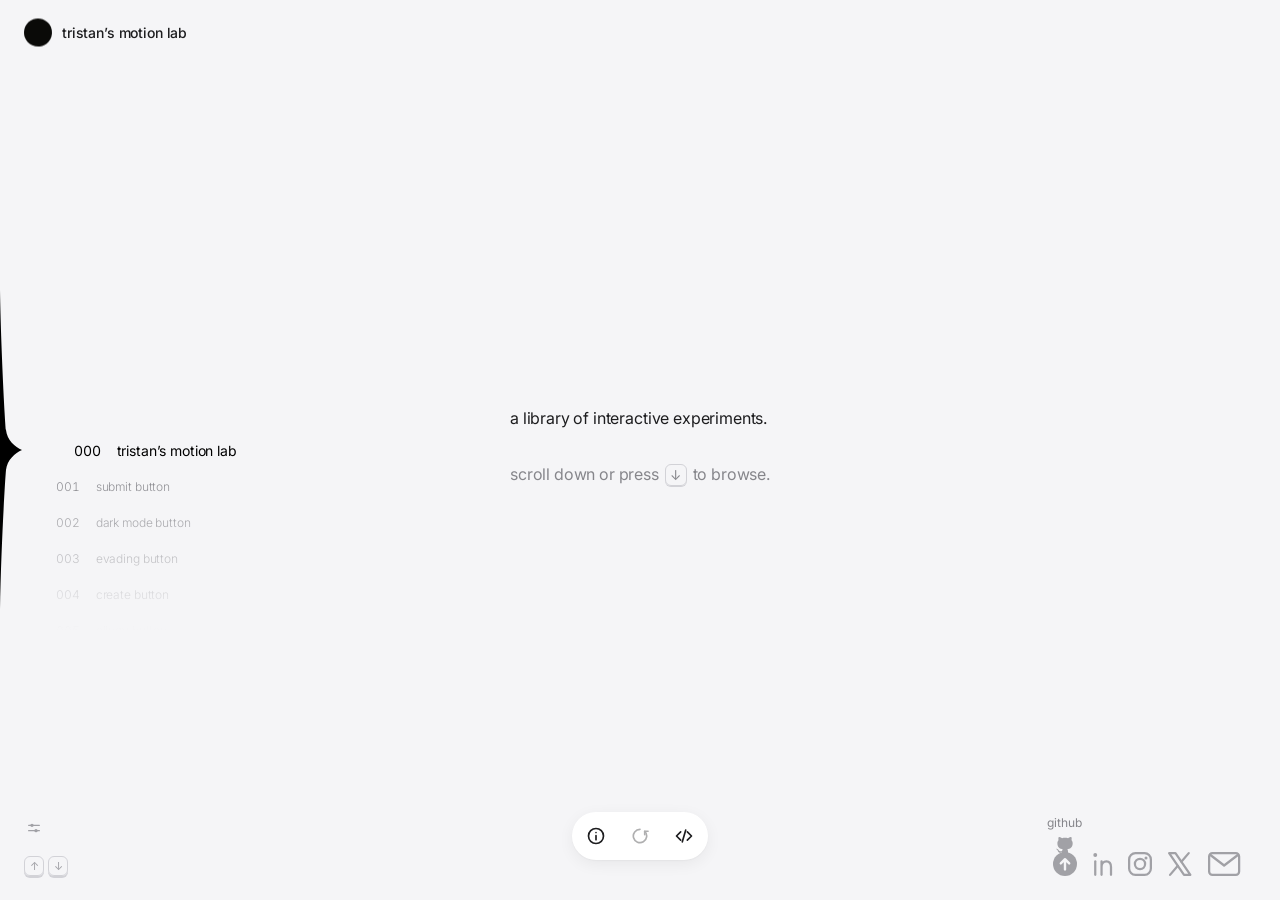
==== commit 02f97303: "open the cursor tuning panel from a circle in the bottom left, with apple-style sliders Hovering the" ====
--- a/index.html
+++ b/index.html
@@ -210,10 +210,21 @@
   </div>
   <p class="hints-sr">Press the up and down arrow keys, or scroll, to move through the experiments.</p>
 
-  <!-- Hidden: press C to open it, and nothing on the page says so. Tunes the
-       cursor's spring by feel (site/tuning.js). step="any" lets a slider land
+  <!-- The cursor tuning panel (site/tuning.js) tunes the cursor's spring by feel.
+       The little circle in the bottom left opens it: hover to peek, click to
+       keep it open. C does the same as a click. step="any" lets a slider land
        anywhere, so it can sit exactly where cursor.css's numbers put it. -->
-  <section class="tuning" data-state="closed" aria-label="cursor tuning">
+  <button class="tuning-trigger" type="button" data-state="closed"
+          aria-label="cursor tuning" aria-expanded="false" aria-controls="tuning">
+    <!-- Two slider tracks, each with a knob. On hover the knobs slide. -->
+    <svg viewBox="0 0 24 24" aria-hidden="true">
+      <path d="M4 8h16M4 16h16" />
+      <circle class="tuning-trigger-knob tuning-trigger-knob-top" cx="9" cy="8" r="2.5" />
+      <circle class="tuning-trigger-knob tuning-trigger-knob-bottom" cx="15" cy="16" r="2.5" />
+    </svg>
+  </button>
+  <section class="tuning" id="tuning" data-state="closed" aria-label="cursor tuning">
+    <p class="tuning-title">cursor</p>
     <label class="tuning-row">
       <span>follow delay</span>
       <output class="tuning-value tuning-delay-value"></output>
--- a/site/tuning.css
+++ b/site/tuning.css
@@ -1,5 +1,6 @@
 /* ============================================================
-   TUNE HERE. The hidden cursor tuning panel. Press C to open it.
+   TUNE HERE. The cursor tuning panel, and the little circle in
+   the bottom left that opens it.
    ============================================================ */
 :root {
   /* --- how far the sliders reach --- */
@@ -8,40 +9,142 @@
   --tuning-overshoot-min: 0;       /* overshoot, in %. 0 = never swings past */
   --tuning-overshoot-max: 40;      /* overshoot, in %. Past this it's jelly */
 
+  /* --- the circle in the bottom left --- */
+  --tuning-trigger-size: 28px;     /* icon-only, so a circle (AGENTS.md) */
+  --tuning-trigger-left: 20px;     /* distance from the left edge. 20 puts its middle right over the ↑ keycap */
+  --tuning-trigger-bottom: 58px;   /* distance from the bottom edge: just clear of the keycaps */
+  --tuning-trigger-color: #A1A1A6; /* light grey, like the keycaps and the corner links: it sits back until you want it */
+  --tuning-trigger-color-on: #1D1D1F; /* hovered or open: near-black */
+  --tuning-trigger-bg-on: #F0F0F2; /* the grey circle behind it while hovered or open. Same as the toolbar's */
+  --tuning-trigger-bg-pinned: #E3E3E8; /* a step darker while it's been clicked to stay open */
+  --tuning-knob-slide: 4px;        /* how far the two little knobs slide on hover, in the icon's units (24 across = 16px, so 4 ≈ 2.7px) */
+  --tuning-knob-slide-duration: 300ms;
+  --tuning-knob-slide-ease: cubic-bezier(0.3, 1.3, 0.5, 1); /* pops a touch past, settles. Same curve as the toolbar's buttons */
+  --tuning-press-scale: 0.9;       /* squashes while clicked */
+
+  /* --- peeking open on hover --- */
+  --tuning-hover-grace: 300;       /* ms the panel waits after the mouse leaves before it closes (a plain number: tuning.js reads it). 0 = the gap between circle and panel snaps it shut */
+
   /* --- the window --- */
-  --tuning-width: 300px;           /* never wider than the screen, see .tuning */
-  --tuning-top: 24px;              /* distance from the top. Top middle is the one spot the about panel doesn't open over */
-  --tuning-radius: 14px;           /* a window, not a button: the pill rule doesn't apply */
+  --tuning-width: 280px;           /* never wider than the screen, see .tuning */
+  --tuning-gap-above: 8px;         /* space between the circle and the panel above it */
+  --tuning-radius: 18px;           /* a window, not a button: the pill rule doesn't apply */
   --tuning-padding: 16px;          /* space between the window's edge and what's inside */
-  --tuning-gap: 14px;              /* space between the rows */
+  --tuning-gap: 16px;              /* space between the rows */
   --tuning-bg: #FFFFFF;            /* plain, not glass: glass barely shows on this flat page */
   --tuning-shadow: 0 1px 2px rgba(0, 0, 0, 0.04), 0 12px 40px rgba(0, 0, 0, 0.14); /* same as the about panel */
+  --tuning-title-size: 13px;       /* "cursor" at the top */
   --tuning-text-size: 12px;        /* the labels and the values */
   --tuning-numbers-size: 11px;     /* the two lines to copy into cursor.css */
-  --tuning-color: #1D1D1F;         /* Apple's near-black: labels, and the sliders' filled part */
+  --tuning-color: #1D1D1F;         /* Apple's near-black */
   --tuning-color-quiet: #6E6E73;   /* the values and the two lines */
   --tuning-reset-bg: #EBEBEF;      /* the reset button, resting */
   --tuning-reset-bg-hover: #DCDCE1; /* the reset button, hovered */
 
+  /* --- the sliders --- */
+  --tuning-track-height: 4px;      /* the thin line. Apple's are 4 to 6 */
+  --tuning-track: #E5E5EA;         /* the part right of the handle */
+  --tuning-fill: #1D1D1F;          /* the part left of the handle. Try #007AFF for iOS blue */
+  --tuning-handle: 20px;           /* the white circle you drag */
+  --tuning-handle-shadow: 0 0 0 0.5px rgba(0, 0, 0, 0.06), 0 1px 2px rgba(0, 0, 0, 0.12), 0 3px 8px rgba(0, 0, 0, 0.12); /* a hairline edge, a tight shadow and a soft one, so it sits ON the track */
+  --tuning-handle-grab: 1.2;       /* how much it swells while held. 1 = doesn't move */
+  --tuning-handle-grab-duration: 250ms;
+  --tuning-handle-grab-ease: cubic-bezier(0.3, 1.3, 0.5, 1); /* swells a touch past, settles */
+
   /* --- opening and closing --- */
-  --tuning-rise: 8px;              /* it drops this far into place as it opens */
-  --tuning-in: 180ms;              /* opening */
-  --tuning-in-ease: cubic-bezier(0.22, 1, 0.36, 1); /* fast start, soft landing, like the list */
-  --tuning-out: 120ms;             /* closing: quicker, it's just getting out of the way */
+  --tuning-from-scale: 0.94;       /* it grows out of the circle from this size. 1 = only fades */
+  --tuning-in: 220ms;              /* opening */
+  --tuning-in-ease: cubic-bezier(0.3, 1.2, 0.5, 1); /* a hint of pop past full size, like an Apple popover */
+  --tuning-out: 140ms;             /* closing: quicker, it's just getting out of the way */
 }
 
 /* ============================================================
    Wiring.
    ============================================================ */
 
-/* left: 50% puts its left edge on the middle of the screen, and the -50% in
-   the transform pulls it back by half its own width, which centers it.
+/* ---------- the circle ---------- */
+
+/* z-index 2 puts it with the keycaps, the toolbar and the corner links. */
+.tuning-trigger {
+  position: fixed;
+  left: var(--tuning-trigger-left);
+  bottom: var(--tuning-trigger-bottom);
+  z-index: 2;
+  display: grid;
+  place-items: center;
+  width: var(--tuning-trigger-size);
+  height: var(--tuning-trigger-size);
+  padding: 0;
+  border: 0;
+  border-radius: 999px;
+  color: var(--tuning-trigger-color);
+  background: transparent;
+  -webkit-tap-highlight-color: transparent;
+  transition:
+    color var(--tuning-knob-slide-duration) ease,
+    background-color var(--tuning-knob-slide-duration) ease,
+    transform 100ms ease;
+}
+
+.tuning-trigger:hover,
+.tuning-trigger:focus-visible,
+.tuning-trigger[data-state="peek"] {
+  color: var(--tuning-trigger-color-on);
+  background: var(--tuning-trigger-bg-on);
+}
+
+.tuning-trigger[data-state="pinned"] {
+  color: var(--tuning-trigger-color-on);
+  background: var(--tuning-trigger-bg-pinned);
+}
+
+.tuning-trigger:active {
+  transform: scale(var(--tuning-press-scale));
+}
+
+.tuning-trigger:focus-visible {
+  outline: 2px solid var(--tuning-trigger-color-on);
+  outline-offset: 2px;
+}
+
+.tuning-trigger svg {
+  width: 16px;
+  height: 16px;
+  overflow: visible;
+  stroke: currentColor;
+  stroke-width: 2;
+  stroke-linecap: round;
+}
+
+.tuning-trigger-knob {
+  fill: currentColor;
+  stroke: none;
+  transition: transform var(--tuning-knob-slide-duration) var(--tuning-knob-slide-ease);
+}
+
+/* Hovered or open: the two knobs swap ends a little, like someone just
+   nudged the sliders. */
+.tuning-trigger:hover .tuning-trigger-knob-top,
+.tuning-trigger:not([data-state="closed"]) .tuning-trigger-knob-top {
+  transform: translateX(var(--tuning-knob-slide));
+}
+
+.tuning-trigger:hover .tuning-trigger-knob-bottom,
+.tuning-trigger:not([data-state="closed"]) .tuning-trigger-knob-bottom {
+  transform: translateX(calc(var(--tuning-knob-slide) * -1));
+}
+
+
+/* ---------- the panel ---------- */
+
+/* Sits right above the circle, left edges lined up, and grows out of it:
+   transform-origin is the bottom left corner, the one nearest the circle.
    z-index 11 is one above the about panel, so both can be open at once while
    you drag that panel around to feel the spring. */
 .tuning {
   position: fixed;
-  top: var(--tuning-top);
-  left: 50%;
+  left: var(--tuning-trigger-left);
+  bottom: calc(var(--tuning-trigger-bottom) + var(--tuning-trigger-size) + var(--tuning-gap-above));
   z-index: 11;
   display: grid;
   gap: var(--tuning-gap);
@@ -53,9 +156,9 @@
   box-shadow: var(--tuning-shadow);
   font-size: var(--tuning-text-size);
   color: var(--tuning-color);
-  transform: translate(-50%, 0);
+  transform-origin: bottom left;
   transition:
-    opacity var(--tuning-in) var(--tuning-in-ease),
+    opacity var(--tuning-in) ease,
     transform var(--tuning-in) var(--tuning-in-ease);
 }
 
@@ -64,11 +167,17 @@
 .tuning[data-state="closed"] {
   opacity: 0;
   visibility: hidden;
-  transform: translate(-50%, calc(var(--tuning-rise) * -1));
+  transform: scale(var(--tuning-from-scale));
   transition:
     opacity var(--tuning-out) ease,
     transform var(--tuning-out) ease,
     visibility 0s var(--tuning-out);
+}
+
+.tuning-title {
+  margin: 0;
+  font-size: var(--tuning-title-size);
+  font-weight: 600;
 }
 
 /* One slider: the name on the left and its value on the right, then the
@@ -76,7 +185,7 @@
 .tuning-row {
   display: grid;
   grid-template-columns: 1fr auto;
-  row-gap: 6px;
+  row-gap: 8px;
 }
 
 .tuning-value {
@@ -84,11 +193,78 @@
   font-variant-numeric: tabular-nums; /* every digit the same width, so it doesn't jitter as you drag */
 }
 
+
+/* ---------- the sliders ----------
+   appearance: none throws away the browser's own slider, so it can be drawn
+   from scratch: a thin track and a white circle. Firefox and Chrome name the
+   parts differently (-moz- and -webkit-), and a rule that names a part the
+   browser doesn't know is thrown away whole, so every part is written twice. */
+
+/* --fill (0 to 1) comes from tuning.js. The dark part of the track ends under
+   the middle of the handle: half a handle in from the left, plus that share
+   of the distance the handle can travel. */
 .tuning-slider {
+  --fill: 0;
+  --track-paint: linear-gradient(
+    to right,
+    var(--tuning-fill) calc(var(--tuning-handle) / 2 + var(--fill) * (100% - var(--tuning-handle))),
+    var(--tuning-track) 0
+  );
   grid-column: 1 / -1;
   width: 100%;
+  height: var(--tuning-handle);    /* as tall as the handle, so the whole row is easy to grab, not just the thin line */
   margin: 0;
-  accent-color: var(--tuning-color);
+  border-radius: 999px;            /* rounds the keyboard focus ring too */
+  background: transparent;
+  appearance: none;
+  -webkit-appearance: none;
+}
+
+.tuning-slider::-moz-range-track {
+  height: var(--tuning-track-height);
+  border-radius: 999px;
+  background: var(--track-paint);
+}
+
+.tuning-slider::-webkit-slider-runnable-track {
+  height: var(--tuning-track-height);
+  border-radius: 999px;
+  background: var(--track-paint);
+}
+
+.tuning-slider::-moz-range-thumb {
+  box-sizing: border-box;
+  width: var(--tuning-handle);
+  height: var(--tuning-handle);
+  border: 0;
+  border-radius: 999px;
+  background: #FFFFFF;
+  box-shadow: var(--tuning-handle-shadow);
+  transition: transform var(--tuning-handle-grab-duration) var(--tuning-handle-grab-ease);
+}
+
+/* Chrome puts the handle at the top of the track, so the margin pulls it up
+   until their middles line up. Firefox does this by itself. */
+.tuning-slider::-webkit-slider-thumb {
+  box-sizing: border-box;
+  width: var(--tuning-handle);
+  height: var(--tuning-handle);
+  margin-top: calc((var(--tuning-track-height) - var(--tuning-handle)) / 2);
+  border: 0;
+  border-radius: 999px;
+  background: #FFFFFF;
+  box-shadow: var(--tuning-handle-shadow);
+  transition: transform var(--tuning-handle-grab-duration) var(--tuning-handle-grab-ease);
+  -webkit-appearance: none;
+}
+
+/* Held: the handle swells under your finger. */
+.tuning-slider:active::-moz-range-thumb {
+  transform: scale(var(--tuning-handle-grab));
+}
+
+.tuning-slider:active::-webkit-slider-thumb {
+  transform: scale(var(--tuning-handle-grab));
 }
 
 .tuning-slider:focus-visible,
@@ -96,6 +272,9 @@
   outline: 2px solid var(--tuning-color);
   outline-offset: 3px;
 }
+
+
+/* ---------- the bottom row ---------- */
 
 .tuning-foot {
   display: flex;
@@ -135,14 +314,39 @@
   opacity: 0.45;
 }
 
+
+/* Phones and narrow windows: the list becomes a strip along the bottom and
+   takes this corner, and a phone has no cursor to tune anyway. The circle
+   goes; C still opens the panel, which moves up to the top middle. */
+@media (max-width: 900px) {
+  .tuning-trigger {
+    display: none;
+  }
+
+  .tuning {
+    top: 24px;
+    bottom: auto;
+    left: 50%;
+    transform: translateX(-50%);
+    transform-origin: top center;
+  }
+
+  .tuning[data-state="closed"] {
+    transform: translateX(-50%) scale(var(--tuning-from-scale));
+  }
+}
+
 @media (prefers-reduced-motion: reduce) {
   .tuning,
   .tuning[data-state="closed"],
-  .tuning-reset {
+  .tuning-reset,
+  .tuning-trigger,
+  .tuning-trigger-knob,
+  .tuning-slider::-moz-range-thumb {
     transition: none;
   }
 
-  .tuning[data-state="closed"] {
-    transform: translate(-50%, 0);
-  }
-}
+  .tuning-slider::-webkit-slider-thumb {
+    transition: none;
+  }
+}
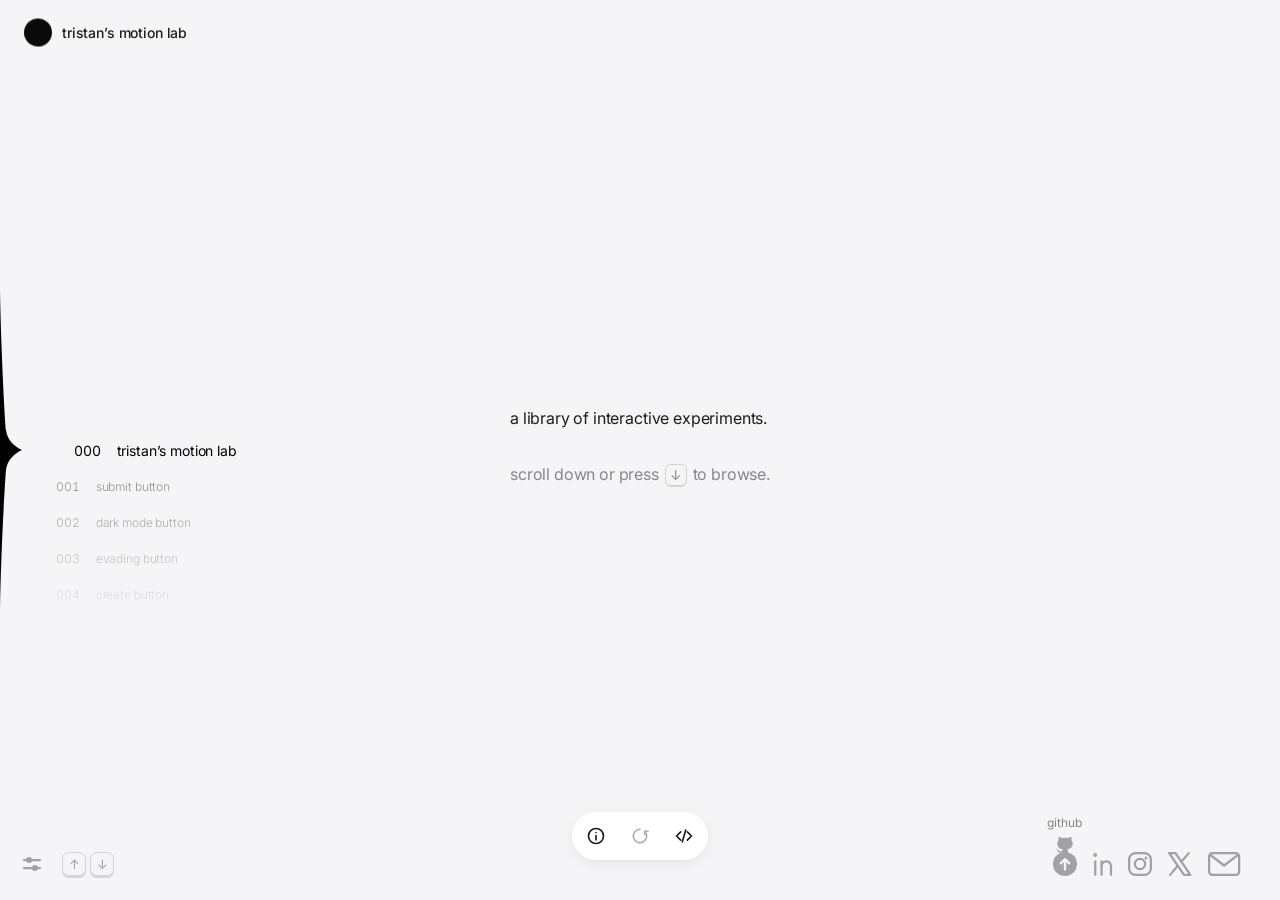
==== commit 006adbee: "size the bottom left corner up to match the corner links: 24px icon and keycaps" ====
--- a/index.html
+++ b/index.html
@@ -219,8 +219,8 @@
     <!-- Two slider tracks, each with a knob. On hover the knobs slide. -->
     <svg viewBox="0 0 24 24" aria-hidden="true">
       <path d="M4 8h16M4 16h16" />
-      <circle class="tuning-trigger-knob tuning-trigger-knob-top" cx="9" cy="8" r="2.5" />
-      <circle class="tuning-trigger-knob tuning-trigger-knob-bottom" cx="15" cy="16" r="2.5" />
+      <circle class="tuning-trigger-knob tuning-trigger-knob-top" cx="9" cy="8" r="3" />
+      <circle class="tuning-trigger-knob tuning-trigger-knob-bottom" cx="15" cy="16" r="3" />
     </svg>
   </button>
   <section class="tuning" id="tuning" data-state="closed" aria-label="cursor tuning">
--- a/site/hints.css
+++ b/site/hints.css
@@ -4,12 +4,12 @@
    ============================================================ */
 :root {
   /* --- where they sit, and how big --- */
-  --hints-left: 24px;              /* distance from the left edge. Same as the title's from the top left */
+  --hints-left: 62px;              /* distance from the left edge. The cursor tuning circle has the corner, so the caps sit right of it: its 14 + 36 + a 12px gap */
   --hints-bottom: 24px;            /* distance from the bottom edge. Same as the corner links on the other side */
-  --hints-key-size: 20px;          /* each cap: a rounded square this wide and tall */
+  --hints-key-size: 24px;          /* each cap: a rounded square this wide and tall. 24 matches the corner links in the bottom right */
   --hints-key-gap: 4px;            /* space between the two caps */
-  --hints-key-radius: 6px;         /* their corners. A key, not a button, so not a circle or a pill (AGENTS.md) */
-  --hints-key-arrow: 11px;         /* the ↑ and ↓ drawn inside them */
+  --hints-key-radius: 7px;         /* their corners. A key, not a button, so not a circle or a pill (AGENTS.md) */
+  --hints-key-arrow: 13px;         /* the ↑ and ↓ drawn inside them */
 
   /* --- resting --- */
   --hints-color: #A1A1A6;          /* the arrows: the same light grey as the corner links, so the corner sits back */
@@ -31,7 +31,7 @@
   --hints-press-out-ease: cubic-bezier(0.3, 1.3, 0.5, 1); /* the 1.3 lets it pop a touch past, then settle */
 
   /* --- the word that slides out beside the caps --- */
-  --hints-word-size: 11px;         /* same as the arrows inside the caps */
+  --hints-word-size: 13px;         /* same as the arrows inside the caps */
   --hints-word-color: #6E6E73;     /* Apple's darker secondary grey. Lighter than this gets hard to read this small */
   --hints-word-gap: 8px;           /* space between the ↓ cap and the word */
   --hints-word-hold: 600ms;        /* how long it stays after the last step. Much longer than the cap's 110ms, because a word has to be read */
--- a/site/tuning.css
+++ b/site/tuning.css
@@ -10,14 +10,15 @@
   --tuning-overshoot-max: 40;      /* overshoot, in %. Past this it's jelly */
 
   /* --- the circle in the bottom left --- */
-  --tuning-trigger-size: 28px;     /* icon-only, so a circle (AGENTS.md) */
-  --tuning-trigger-left: 20px;     /* distance from the left edge. 20 puts its middle right over the ↑ keycap */
-  --tuning-trigger-bottom: 58px;   /* distance from the bottom edge: just clear of the keycaps */
+  --tuning-trigger-size: 36px;     /* icon-only, so a circle (AGENTS.md). Only shows as a grey circle while hovered or open */
+  --tuning-trigger-icon: 24px;     /* the icon inside. 24 matches the corner links in the bottom right */
+  --tuning-trigger-left: 14px;     /* distance from the left edge. 14 lines the icon's lines up with the title (24px in), since the icon sits inside the circle */
+  --tuning-trigger-bottom: 18px;   /* distance from the bottom edge. 18 puts its middle level with the keycaps' and the corner links' (36px up), so the whole bottom edge reads as one line */
   --tuning-trigger-color: #A1A1A6; /* light grey, like the keycaps and the corner links: it sits back until you want it */
   --tuning-trigger-color-on: #1D1D1F; /* hovered or open: near-black */
   --tuning-trigger-bg-on: #F0F0F2; /* the grey circle behind it while hovered or open. Same as the toolbar's */
   --tuning-trigger-bg-pinned: #E3E3E8; /* a step darker while it's been clicked to stay open */
-  --tuning-knob-slide: 4px;        /* how far the two little knobs slide on hover, in the icon's units (24 across = 16px, so 4 ≈ 2.7px) */
+  --tuning-knob-slide: 4px;        /* how far the two little knobs slide on hover, in the icon's units (24 across = 24px, so 4 = 4px) */
   --tuning-knob-slide-duration: 300ms;
   --tuning-knob-slide-ease: cubic-bezier(0.3, 1.3, 0.5, 1); /* pops a touch past, settles. Same curve as the toolbar's buttons */
   --tuning-press-scale: 0.9;       /* squashes while clicked */
@@ -108,11 +109,11 @@
 }
 
 .tuning-trigger svg {
-  width: 16px;
-  height: 16px;
+  width: var(--tuning-trigger-icon);
+  height: var(--tuning-trigger-icon);
   overflow: visible;
   stroke: currentColor;
-  stroke-width: 2;
+  stroke-width: 2.25;              /* the same line thickness as the corner links */
   stroke-linecap: round;
 }
 
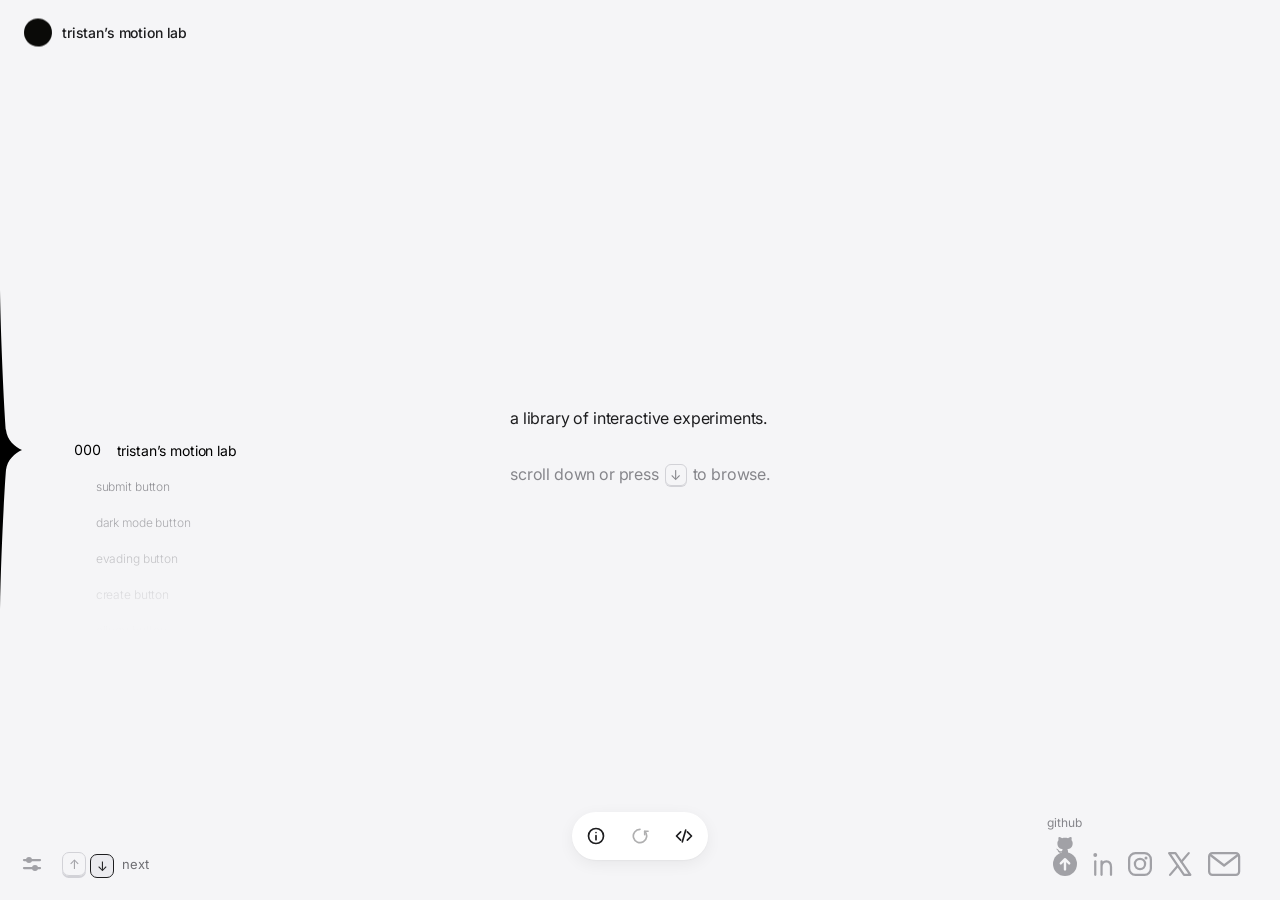
==== commit ac9e28d2: "say first one / last one beside the keys when the list is already at that end, instead of next or pr" ====
--- a/index.html
+++ b/index.html
@@ -41,7 +41,7 @@
       const message = document.querySelector(".stage-message");
       // One <span> around it all: the message is a grid, which would put
       // each loose piece of text on its own row.
-      message.innerHTML = "<span>Run <code>py -m http.server</code> in this folder, then open localhost:8000.</span>";
+      message.innerHTML = "<span>Run <code>py serve.py</code> in this folder, then open localhost:8000.</span>";
       message.dataset.state = "shown";
     }
   </script>
@@ -200,12 +200,15 @@
   <div class="hints" aria-hidden="true">
     <span class="hints-key hints-key-up" data-state="idle">↑</span>
     <span class="hints-key hints-key-down" data-state="idle">↓</span>
-    <!-- What the press did. All three are always here, stacked and hidden
-         behind the caps, and site/hints.js slides out the right one. -->
+    <!-- What the press did. All of them are always here, stacked and hidden
+         behind the caps, and site/hints.js slides out the right one.
+         "first one" / "last one" are for pressing past either end. -->
     <div class="hints-words">
       <span class="hints-word" data-word="previous" data-state="idle">previous</span>
       <span class="hints-word" data-word="next" data-state="idle">next</span>
       <span class="hints-word" data-word="scroll" data-state="idle">scroll</span>
+      <span class="hints-word" data-word="first one" data-state="idle">first one</span>
+      <span class="hints-word" data-word="last one" data-state="idle">last one</span>
     </div>
   </div>
   <p class="hints-sr">Press the up and down arrow keys, or scroll, to move through the experiments.</p>
--- a/site/nav.css
+++ b/site/nav.css
@@ -24,6 +24,12 @@
   --nav-focus-weight: 600;         /* the selected row gets this heavy. 700 is the most the font has */
   --nav-focus-in: 220ms;           /* how fast it happens. Leaving the list takes --nav-step-duration, so it lets go slower than it grabs */
 
+  /* --- the counter: only the selected row shows a number, and it rolls --- */
+  --nav-number-opacity: 0;         /* the numbers on every other row. 0 = only the counter has one. Try 0.3 to see what it replaced */
+  --nav-counter-duration: 450ms;   /* how long a digit takes to roll. Same as --nav-step-duration, so the last digit rides along with the list. Try 900ms: it lags behind and reads as its own thing */
+  --nav-counter-ease: cubic-bezier(0.22, 1, 0.36, 1); /* same soft landing as the list */
+  --nav-counter-fade: 12px;        /* a rolling digit fades out over this much travel, top and bottom. 0 = it gets cut off by a hard edge */
+
   /* --- feel --- */
   --nav-step-duration: 450ms;      /* how long the list takes to slide one item */
   --nav-step-ease: cubic-bezier(0.22, 1, 0.36, 1); /* fast start, long soft landing */
@@ -102,7 +108,8 @@
    list unfolds away from it in both directions. On the front page that's row
    000, and the wave runs straight down the list. "both" keeps each row
    invisible while it waits for its turn, and in place after it lands. */
-.nav li {
+.nav li,
+.nav-counter {
   animation: nav-in var(--nav-in-duration) var(--nav-in-ease)
              calc(var(--nav-in-delay) + var(--i) * var(--nav-in-stagger)) both;
 }
@@ -136,6 +143,16 @@
 .nav-number {
   font-variant-numeric: tabular-nums; /* every digit the same width, so the names line up */
   min-width: var(--nav-number-width); /* the box doesn't narrow when the number shrinks, so the name beside it stays put */
+  /* Hidden, not removed: it still holds the box that keeps the names lined
+     up, and screen readers still read it. The counter below draws the one
+     number you see. */
+  opacity: var(--nav-number-opacity);
+  transition: opacity var(--nav-step-duration) var(--nav-step-ease);
+}
+
+/* The selected row's own number always steps aside: the counter sits on it. */
+.nav-item[data-state="selected"] .nav-number {
+  opacity: 0;
 }
 
 .nav-item:hover {
@@ -185,6 +202,64 @@
   }
 }
 
+/* ---------- the counter ---------- */
+
+/* One number, parked on the middle row exactly where the selected row's own
+   number would be, in the same size, weight and color. It never moves; its
+   digits roll. nav.js builds it and explains the strips.
+
+   left, not transform: the slide-in animation above uses transform, and
+   would wipe out a transform set here. pointer-events: none lets clicks and
+   hovers fall through to the row underneath. */
+.nav-counter {
+  --i: 0;                          /* lands first in the slide-in, with the selected row */
+  position: absolute;
+  top: 50%;
+  left: var(--nav-selected-indent);
+  height: var(--nav-row-height);
+  margin-top: calc(var(--nav-row-height) / -2);
+  display: flex;
+  overflow: hidden;                /* only one digit per strip shows... */
+  /* ...and the ones rolling in or out fade at the edges instead of being sliced. */
+  mask-image: linear-gradient(
+    to bottom,
+    transparent,
+    #000 var(--nav-counter-fade),
+    #000 calc(100% - var(--nav-counter-fade)),
+    transparent
+  );
+  pointer-events: none;
+  font-size: var(--nav-selected-size);
+  font-weight: var(--nav-selected-weight);
+  letter-spacing: -0.01em;
+  font-variant-numeric: tabular-nums;
+  color: var(--nav-color-selected);
+  transition: font-weight var(--nav-step-duration) var(--nav-step-ease);
+}
+
+/* One strip per digit, stacked top to bottom. --at (set by nav.js) is which
+   one shows; the strip slides up by that many rows. A row is the same height
+   as a list row, so a digit rolls exactly as far as the list slides. */
+.nav-counter-digit {
+  display: flex;
+  flex-direction: column;
+  transform: translateY(calc(var(--at, 0) * var(--nav-row-height) * -1));
+  transition: transform var(--nav-counter-duration) var(--nav-counter-ease);
+}
+
+.nav-counter-digit span {
+  height: var(--nav-row-height);
+  line-height: var(--nav-row-height);
+}
+
+/* Hover focus makes the selected row heavier; the counter is part of it. */
+@media (hover: hover) {
+  .nav ol:hover + .nav-counter {
+    font-weight: var(--nav-focus-weight);
+    transition-duration: var(--nav-focus-in);
+  }
+}
+
 .nav-item:focus-visible {
   outline: 2px solid var(--nav-color-selected);
   outline-offset: 4px;
@@ -247,11 +322,15 @@
 @media (prefers-reduced-motion: reduce) {
   .nav ol,
   .nav-item,
+  .nav-number,
+  .nav-counter,
+  .nav-counter-digit,
   .nav-pointer-shape {
     transition: none;
   }
 
-  .nav li {
+  .nav li,
+  .nav-counter {
     animation: none;
   }
 }
--- a/site/hints.css
+++ b/site/hints.css
@@ -109,7 +109,7 @@
    hides anything left of that edge. That's the "behind the caps" trick: the
    caps have no fill, so a word really behind them would show through.
 
-   All three words share one grid cell, so they stack, and the window is always
+   All the words share one grid cell, so they stack, and the window is always
    as wide as the longest one. It never changes size, so the caps never shift. */
 .hints-words {
   display: grid;
@@ -127,6 +127,7 @@
   justify-self: start;
   font-size: var(--hints-word-size);
   line-height: 1;
+  white-space: nowrap; /* "first one" and "last one" stay on one line */
   color: var(--hints-word-color);
   transform: translateX(calc(-100% - var(--hints-word-gap)));
   transition: transform var(--hints-word-back) var(--hints-word-back-ease);
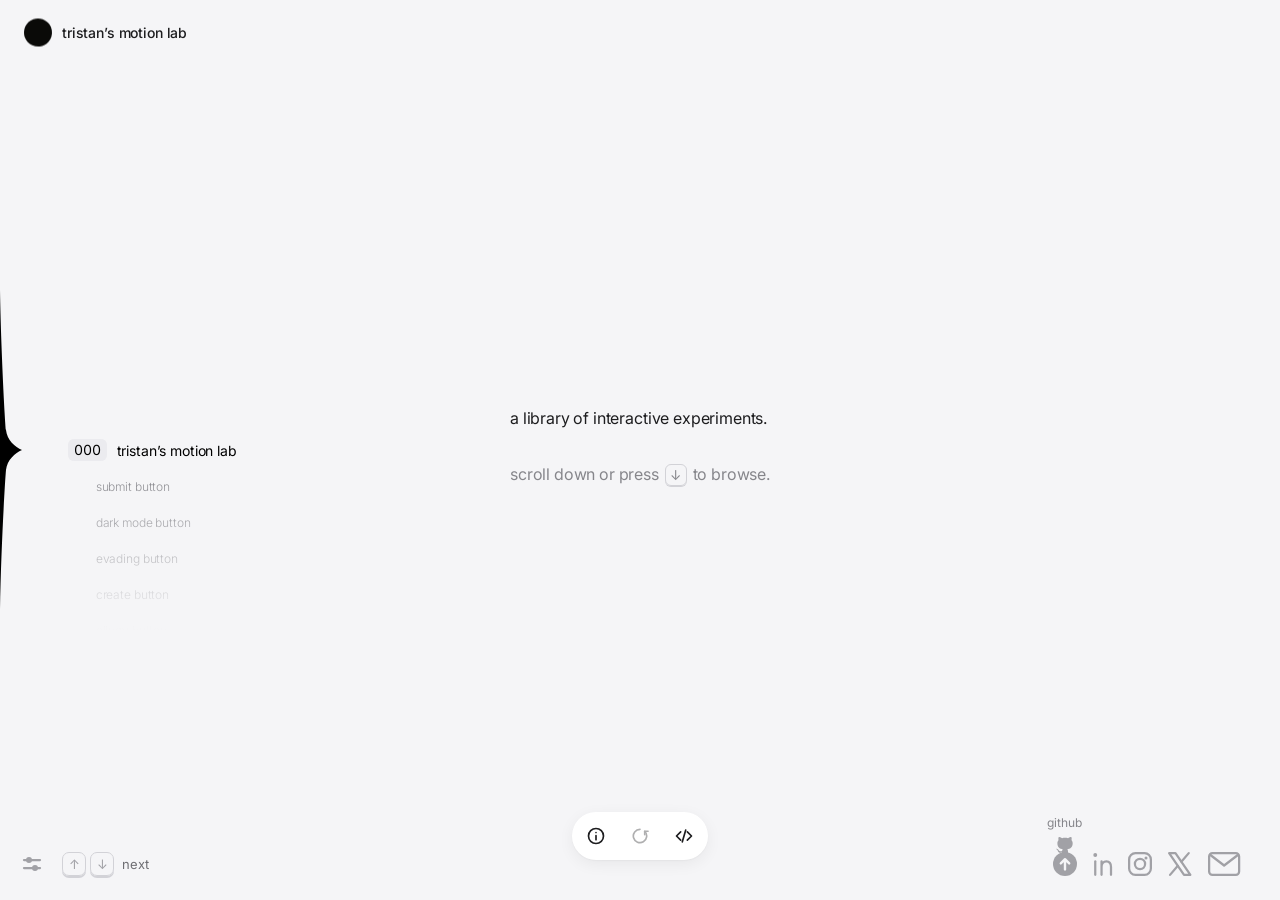
==== commit 0a071af3: "show esc where it works: a keycap slides out beside the about panel's X and sinks when esc closes it" ====
--- a/index.html
+++ b/index.html
@@ -105,6 +105,10 @@
           <path d="M7 7l10 10M17 7L7 17" />
         </svg>
       </button>
+      <!-- Says Esc does what the X does. Hidden until you hover or Tab onto
+           the X, and it sinks when you press Esc (site/about.css). A picture,
+           not a control, so screen readers skip it. -->
+      <span class="about-esc" data-state="idle" aria-hidden="true">esc</span>
       <h2 class="about-title" id="about-title">
         <span class="about-number"></span>
         <span class="about-name"></span>
--- a/site/site.css
+++ b/site/site.css
@@ -17,6 +17,9 @@
   --stage-fade: 250ms;             /* experiment fading in / out (use ms: JS reads this too) */
   --stage-settle: 150ms;           /* how long the list must rest on an item before it loads. Lower = appears sooner, but fast scrolling loads everything you pass */
   --stage-loading-delay: 400ms;    /* "loading" only shows if it takes longer than this, so fast loads never flicker */
+
+  /* --- the Back button --- */
+  --history-pause: 1000ms;         /* stop scrolling this long and the next scroll starts a new Back step. Lower = more, smaller steps; very high = one Back undoes all your scrolling */
 }
 
 /* ============================================================
--- a/site/nav.css
+++ b/site/nav.css
@@ -24,11 +24,19 @@
   --nav-focus-weight: 600;         /* the selected row gets this heavy. 700 is the most the font has */
   --nav-focus-in: 220ms;           /* how fast it happens. Leaving the list takes --nav-step-duration, so it lets go slower than it grabs */
 
-  /* --- the counter: only the selected row shows a number, and it rolls --- */
+  /* --- the counter: only the selected row shows a number, in a slot machine window --- */
   --nav-number-opacity: 0;         /* the numbers on every other row. 0 = only the counter has one. Try 0.3 to see what it replaced */
-  --nav-counter-duration: 450ms;   /* how long a digit takes to roll. Same as --nav-step-duration, so the last digit rides along with the list. Try 900ms: it lags behind and reads as its own thing */
-  --nav-counter-ease: cubic-bezier(0.22, 1, 0.36, 1); /* same soft landing as the list */
-  --nav-counter-fade: 12px;        /* a rolling digit fades out over this much travel, top and bottom. 0 = it gets cut off by a hard edge */
+  --nav-reel-height: 22px;         /* how tall the window is. Also how far apart the digits on a reel are, so the next one waits just past the edge */
+  --nav-reel-pad: 6px;             /* space left and right of the digits, inside the window */
+  --nav-reel-fill: #EBEBEF;        /* the window: light grey. Same as a pressed keycap */
+  --nav-reel-radius: 6px;          /* its corners. Not a button, so it doesn't have to be a pill */
+  --nav-reel-shade: 6px;           /* digits disappear into the grey over this much at the top and bottom, like a drum curving away. 0 = sliced by a hard edge */
+  --nav-reel-spin: 650ms;          /* how long the first reel spins. Longer than the list's 450ms: the list lands, then the number does */
+  --nav-reel-stagger: 140ms;       /* each reel to the right stops this much later, left to right like a real machine. Only shows when two digits change (009 → 010) */
+  --nav-reel-laps: 1;              /* extra full turns (ten digits each) a reel spins before landing. 0 = it just rolls to the next digit */
+  --nav-reel-ease: cubic-bezier(0.2, 0.75, 0.3, 1.1); /* fast, slows, clunks a little past the stop and back. The last number is the clunk: 1 = none, 1.25 = a bounce */
+  --nav-reel-blur: 5px;            /* while it spins fast, each digit smears this far up and down. 0 = no smear */
+  --nav-reel-blur-fade: 380ms;     /* how long the smear takes to clear. Shorter than the spin, so it's gone before the reel slows */
 
   /* --- feel --- */
   --nav-step-duration: 450ms;      /* how long the list takes to slide one item */
@@ -204,30 +212,27 @@
 
 /* ---------- the counter ---------- */
 
-/* One number, parked on the middle row exactly where the selected row's own
-   number would be, in the same size, weight and color. It never moves; its
-   digits roll. nav.js builds it and explains the strips.
+/* One number in a light grey window, parked on the middle row exactly where
+   the selected row's own number would be, in the same size, weight and color.
+   The window never moves; the digits inside it spin like a slot machine's
+   reels. nav.js builds it and explains the reels.
 
    left, not transform: the slide-in animation above uses transform, and
-   would wipe out a transform set here. pointer-events: none lets clicks and
-   hovers fall through to the row underneath. */
+   would wipe out a transform set here. It starts one --nav-reel-pad early,
+   so the digits themselves still land where the row's number would be.
+   pointer-events: none lets clicks and hovers fall through to the row. */
 .nav-counter {
   --i: 0;                          /* lands first in the slide-in, with the selected row */
   position: absolute;
   top: 50%;
-  left: var(--nav-selected-indent);
-  height: var(--nav-row-height);
-  margin-top: calc(var(--nav-row-height) / -2);
+  left: calc(var(--nav-selected-indent) - var(--nav-reel-pad));
+  height: var(--nav-reel-height);
+  margin-top: calc(var(--nav-reel-height) / -2);
+  padding: 0 var(--nav-reel-pad);
   display: flex;
-  overflow: hidden;                /* only one digit per strip shows... */
-  /* ...and the ones rolling in or out fade at the edges instead of being sliced. */
-  mask-image: linear-gradient(
-    to bottom,
-    transparent,
-    #000 var(--nav-counter-fade),
-    #000 calc(100% - var(--nav-counter-fade)),
-    transparent
-  );
+  overflow: hidden;                /* only one digit per reel shows */
+  background: var(--nav-reel-fill);
+  border-radius: var(--nav-reel-radius);
   pointer-events: none;
   font-size: var(--nav-selected-size);
   font-weight: var(--nav-selected-weight);
@@ -237,19 +242,50 @@
   transition: font-weight var(--nav-step-duration) var(--nav-step-ease);
 }
 
-/* One strip per digit, stacked top to bottom. --at (set by nav.js) is which
-   one shows; the strip slides up by that many rows. A row is the same height
-   as a list row, so a digit rolls exactly as far as the list slides. */
+/* The drum: the grey fades over the digits at the top and bottom edges, so a
+   digit spinning in or out sinks into the window instead of being cut off. */
+.nav-counter::after {
+  content: "";
+  position: absolute;
+  inset: 0;
+  background: linear-gradient(
+    to bottom,
+    var(--nav-reel-fill),
+    transparent var(--nav-reel-shade),
+    transparent calc(100% - var(--nav-reel-shade)),
+    var(--nav-reel-fill)
+  );
+}
+
+/* One reel per digit: a strip of digits stacked top to bottom. --at (set by
+   nav.js) is which one shows; the strip slides up by that many digits.
+   --reel is its place, 0 on the left, so reels further right spin longer
+   and stop later. */
 .nav-counter-digit {
   display: flex;
   flex-direction: column;
-  transform: translateY(calc(var(--at, 0) * var(--nav-row-height) * -1));
-  transition: transform var(--nav-counter-duration) var(--nav-counter-ease);
+  transform: translateY(calc(var(--at, 0) * var(--nav-reel-height) * -1));
+  transition:
+    transform calc(var(--nav-reel-spin) + var(--reel) * var(--nav-reel-stagger)) var(--nav-reel-ease),
+    text-shadow var(--nav-reel-blur-fade) ease-out;
+}
+
+/* Spinning: every digit gets a faint copy above and below it, the smear a
+   fast-moving drum leaves. nav.js turns this on for one instant at the start
+   of a spin, so the smear appears at once and then fades out by itself.
+   (Only transform is listed here, so turning the smear ON doesn't fade in;
+   turning it off uses the list above, so it does fade out.) */
+.nav-counter-digit[data-state="spinning"] {
+  --smear: color-mix(in srgb, var(--nav-color-selected) 35%, transparent);
+  text-shadow:
+    0 calc(var(--nav-reel-blur) * -1) 2px var(--smear),
+    0 var(--nav-reel-blur) 2px var(--smear);
+  transition-property: transform;
 }
 
 .nav-counter-digit span {
-  height: var(--nav-row-height);
-  line-height: var(--nav-row-height);
+  height: var(--nav-reel-height);
+  line-height: var(--nav-reel-height);
 }
 
 /* Hover focus makes the selected row heavier; the counter is part of it. */
--- a/site/about.css
+++ b/site/about.css
@@ -48,6 +48,20 @@
   --about-close-bg-hover: #F0F0F2; /* the same grey circle a hovered toolbar button gets */
   --about-close-spin: 90deg;       /* the X turns a quarter on hover */
   --about-close-duration: 250ms;
+
+  /* --- the esc cap that slides out beside the X --- */
+  /* It's drawn with the corner readout's numbers (hints.css: --hints-edge,
+     --hints-color, the press timings), so the two kinds of keycap can't
+     drift apart. These are only the ones that are its own. */
+  --about-esc-width: 28px;         /* wide enough for "esc" at the size below */
+  --about-esc-height: 18px;        /* smaller than the corner caps' 24: it's sitting in a 44px bar next to a 24px X */
+  --about-esc-text: 10px;
+  --about-esc-radius: 5px;         /* a key, not a button: rounded square, not a pill */
+  --about-esc-gap: 6px;            /* space between the X and the cap */
+  --about-esc-travel: -8px;        /* where it slides out from: this far left, tucked against the X */
+  --about-esc-in: 180ms;           /* sliding out on hover */
+  --about-esc-in-ease: cubic-bezier(0.22, 1, 0.36, 1); /* fast start, soft landing, like the corner's words */
+  --about-esc-out: 140ms;          /* tucking back when the mouse leaves. Quicker: you've already read it */
 
   /* --- the text --- */
   --about-text-size: 13px;
@@ -131,8 +145,9 @@
 
 /* ---------- the title bar ---------- */
 
-/* The handle. Padded by the width of the X on both sides, so the title sits
-   in the real middle with the X only on the left. */
+/* The handle. Padded by the width of the X and the esc cap on both sides, so
+   the title sits in the real middle with them only on the left, and a long
+   name stops before it reaches the cap. */
 .about-bar {
   position: relative;
   flex: none;
@@ -140,7 +155,7 @@
   align-items: center;
   justify-content: center;
   height: var(--about-bar-height);
-  padding: 0 calc(var(--about-close-size) + 16px);
+  padding: 0 calc(var(--about-close-size) + var(--about-esc-gap) + var(--about-esc-width) + 16px);
   border-bottom: 1px solid var(--about-bar-line);
   user-select: none;               /* dragging the bar shouldn't select the title */
   -webkit-user-select: none;
@@ -215,6 +230,66 @@
   transform: rotate(var(--about-close-spin));
 }
 
+/* ---------- the esc cap ---------- */
+
+/* Hidden: tucked against the X and see-through. It shows when you're about to
+   close the window anyway (hovering the X, or Tab landing on it), which is
+   the one moment "there's a key for this" is worth saying. A picture, not a
+   control: no clicks, no hover of its own.
+
+   Centred in the bar with top/bottom/margin rather than a transform, because
+   transform is busy with the slide and the press. The tucking-back settings
+   live here: a transition uses the settings of the state it's going TO. */
+.about-esc {
+  position: absolute;
+  top: 0;
+  bottom: 0;
+  left: calc(10px + var(--about-close-size) + var(--about-esc-gap));
+  display: grid;
+  place-items: center;
+  width: var(--about-esc-width);
+  height: var(--about-esc-height);
+  margin: auto 0;
+  border: 1px solid var(--hints-edge);
+  border-radius: var(--about-esc-radius);
+  box-shadow: 0 var(--hints-edge-height) 0 var(--hints-edge);
+  font-size: var(--about-esc-text);
+  line-height: 1;
+  color: var(--hints-color);
+  pointer-events: none;
+  opacity: 0;
+  transform: translateX(var(--about-esc-travel));
+  transition:
+    opacity var(--about-esc-out) ease,
+    transform var(--about-esc-out) ease;
+}
+
+.about-close:hover + .about-esc,
+.about-close:focus-visible + .about-esc {
+  opacity: 1;
+  transform: translateX(0);
+  transition:
+    opacity var(--about-esc-in) ease,
+    transform var(--about-esc-in) var(--about-esc-in-ease);
+}
+
+/* Esc was just pressed (about.js). Out, and sunk by its own bottom edge, the
+   same way the corner caps go down, while the window fades around it. */
+.about-esc[data-state="pressed"] {
+  opacity: 1;
+  transform: translateY(var(--hints-edge-height));
+  box-shadow: 0 0 0 var(--hints-edge);
+  color: var(--hints-color-pressed);
+  border-color: var(--hints-color-pressed);
+  background: var(--hints-fill-pressed);
+  transition:
+    transform var(--hints-press-in) var(--hints-press-in-ease),
+    box-shadow var(--hints-press-in) var(--hints-press-in-ease),
+    color var(--hints-press-in) ease,
+    border-color var(--hints-press-in) ease,
+    background-color var(--hints-press-in) ease;
+}
+
 /* ---------- the text ---------- */
 
 /* The scrolling part. tabindex="0" in index.html makes it a stop for the Tab
@@ -288,8 +363,19 @@
 @media (prefers-reduced-motion: reduce) {
   .about-panel,
   .about-close,
-  .about-close svg {
+  .about-close svg,
+  .about-esc,
+  .about-close:hover + .about-esc,
+  .about-close:focus-visible + .about-esc,
+  .about-esc[data-state="pressed"] {
     transition: none;
+  }
+
+  /* The esc cap appears where it stands: no slide, no dip. It still fills in
+     when pressed, because that's the information. */
+  .about-esc,
+  .about-esc[data-state="pressed"] {
+    transform: none;
   }
 
   /* No rise, no scale: it's either there or it isn't. */
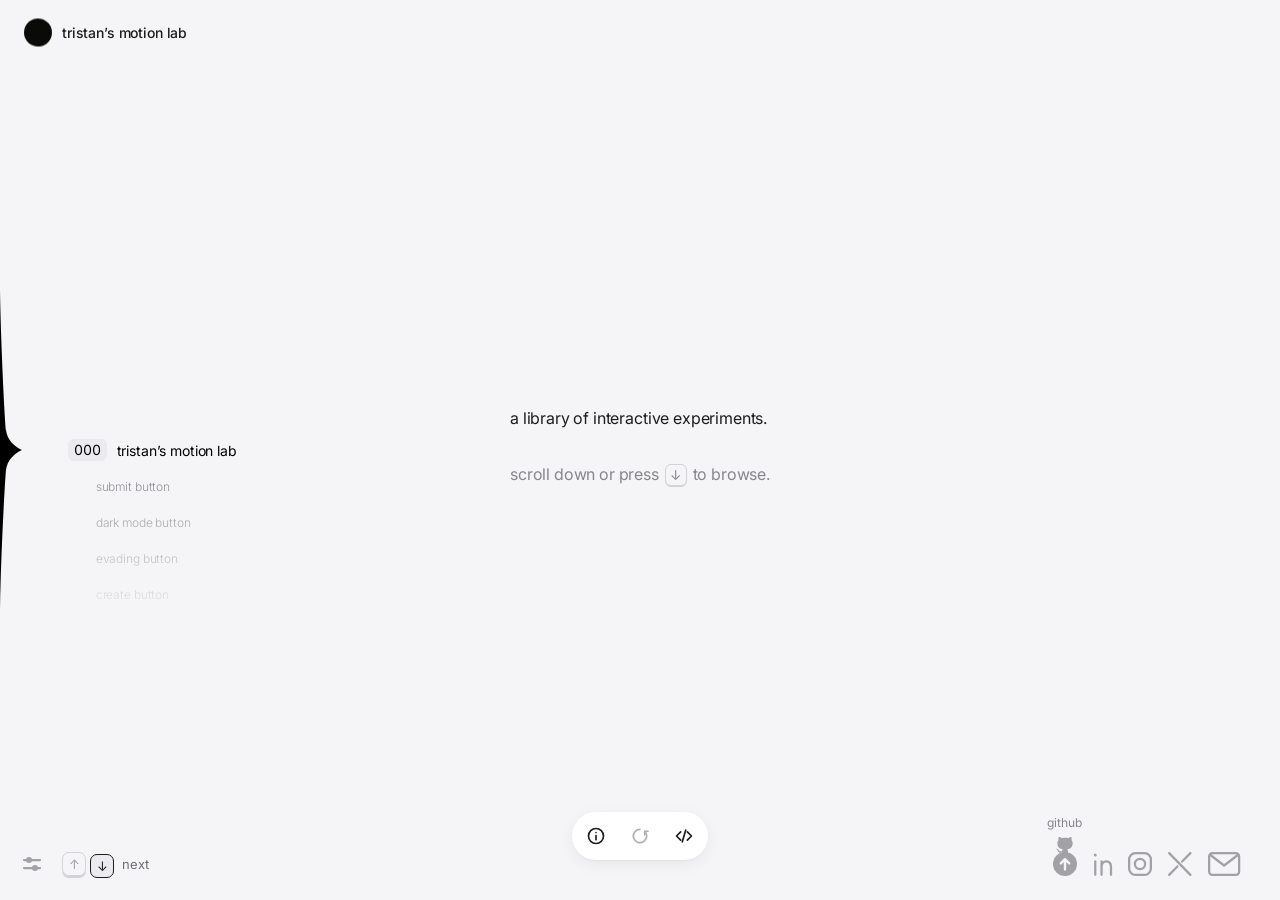
==== commit 2df360e6: "simplify the corner icons: X is two lines with a break, instagram's flash only shows when it fires, " ====
--- a/index.html
+++ b/index.html
@@ -145,22 +145,25 @@
       <span class="social-label">github</span>
     </a>
 
-    <!-- The other four are bare line marks, no containers. Every viewBox is
-         16 units tall and cropped tight around its mark, so at the same height
-         on screen their lines come out the same thickness (socials.css sets
-         both). Each is split into the pieces its hover moves. -->
-
-    <!-- LinkedIn: just "in". -->
+    <!-- The other four are bare line marks, drawn as if with one pen: no
+         containers, nothing that isn't needed to tell them apart. Every viewBox
+         is 16 units tall and cropped tight around its mark, so at the same
+         height on screen their lines come out the same thickness (socials.css
+         sets both). Each is split into the pieces its hover moves. -->
+
+    <!-- LinkedIn: just "in". The dot is only a little wider than the line
+         (2 units across, the line is 1.5), like the dot on a typed i. -->
     <a class="social social-linkedin" href="https://www.linkedin.com/in/tristan-alonzo-959b15317/" target="_blank" rel="noopener">
       <svg viewBox="0.5 0 13 16" aria-hidden="true">
-        <circle class="social-dot linkedin-dot" cx="2" cy="2" r="1.3" />
+        <circle class="social-dot linkedin-dot" cx="2" cy="2" r="1" />
         <path class="social-line linkedin-i" d="M2 6.2V15.2" />
         <path class="social-line" d="M6.2 15.2V6.2M6.2 10c0-2.3 1.4-3.8 3.2-3.8 2 0 3.1 1.5 3.1 3.8v5.2" />
       </svg>
       <span class="social-label">linkedin</span>
     </a>
 
-    <!-- Instagram: the camera outline, the lens, the flash. -->
+    <!-- Instagram: the camera outline and the lens. The flash is drawn but
+         shrunk to nothing; it only shows for the moment it fires on hover. -->
     <a class="social social-instagram" href="https://www.instagram.com/tristanalonzo_/" target="_blank" rel="noopener">
       <svg viewBox="0 0 16 16" aria-hidden="true">
         <rect class="social-line" x="0.75" y="0.75" width="14.5" height="14.5" rx="4.2" />
@@ -170,13 +173,16 @@
       <span class="social-label">instagram</span>
     </a>
 
-    <!-- X: the mark alone, as lines. One diagonal is a hollow bar, the other
-         a thin line that stops where it meets the bar, like the real logo. -->
+    <!-- X: two lines. One goes straight through; the other breaks where it
+         crosses, the way the real logo's thin stroke stops at its bar. The
+         break is what keeps it from reading as a close button. Both halves
+         end 2.25 units from the middle: the through line is 0.75 thick on
+         each side and a round cap adds 0.75, which leaves 0.75 of air. -->
     <a class="social social-x" href="https://x.com/tristanalonzo_" target="_blank" rel="noopener">
       <svg viewBox="0 0 15.7 16" aria-hidden="true">
         <g class="x-mark">
-          <path class="social-line" d="M0.75 0.75H4.98L14.91 15.25H10.68Z" />
-          <path class="social-line" d="M13.83 0.75 8.91 6.48M6.55 9.22 1.37 15.25" />
+          <path class="social-line" d="M0.75 0.75 14.95 15.25" />
+          <path class="social-line" d="M14.95 0.75 9.42 6.39M6.28 9.61 0.75 15.25" />
         </g>
       </svg>
       <span class="social-label">x</span>
--- a/site/socials.css
+++ b/site/socials.css
@@ -44,7 +44,7 @@
   /* --- Instagram: the camera takes a photo --- */
   --instagram-snap-duration: 450ms; /* the shutter closing and opening again */
   --instagram-shut: 0.35;          /* how far the lens closes. 0 = shut completely, 1 = doesn't move */
-  --instagram-flash-grow: 1.8;     /* how big the flash dot pops as it fires */
+  --instagram-flash-grow: 1.4;     /* how big the flash gets as it fires, from nothing. 1 = the size it's drawn (2 units across) */
 
   /* --- X: a flick of a half turn --- */
   --x-turn: 180deg;                /* half a turn lands it looking the same. 90deg = it ends up sideways */
@@ -282,6 +282,11 @@
   transform-origin: 50% 50%;
 }
 
+/* At rest the flash isn't there: it only exists while it fires. */
+.instagram-flash {
+  transform: scale(0);
+}
+
 /* Keyframe animations, not transitions: a shutter closes AND opens, two
    moves on one property. They play once each time the mouse arrives.
    Leaving mid-click just stops them; it's over in under half a second. */
@@ -303,11 +308,12 @@
   100% { transform: scale(1); }
 }
 
-/* The flash dot fires as the shutter is shut, and shrinks back slower than it came. */
+/* The flash pops out of nothing as the shutter is shut, and shrinks back
+   to nothing slower than it came. */
 @keyframes instagram-flash {
-  0%, 20% { transform: scale(1); }
+  0%, 20% { transform: scale(0); }
   35%     { transform: scale(var(--instagram-flash-grow)); }
-  100%    { transform: scale(1); }
+  100%    { transform: scale(0); }
 }
 
 /* ---------- X: a flick of a half turn ---------- */
@@ -374,4 +380,10 @@
     transform: none;
     animation: none;
   }
-}
+
+  /* The rule above clears transforms on hover, which would show the flash
+     full size. It only exists to fire, and nothing fires here. */
+  .instagram-flash {
+    display: none;
+  }
+}
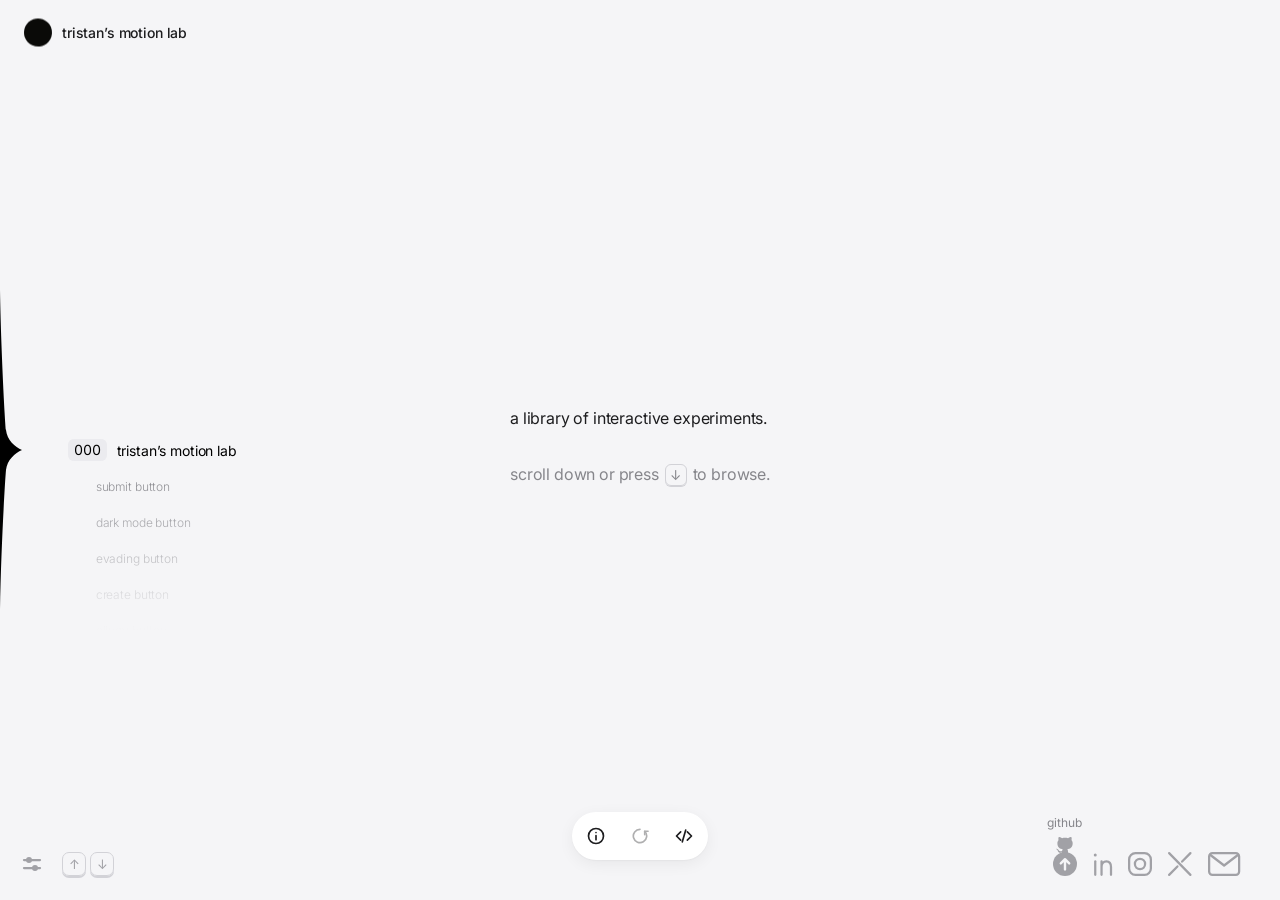
==== commit 92908f00: "show esc on the cursor tuning panel: a keycap in its top right while it's pinned open, sinking when " ====
--- a/index.html
+++ b/index.html
@@ -237,7 +237,14 @@
     </svg>
   </button>
   <section class="tuning" id="tuning" data-state="closed" aria-label="cursor tuning">
-    <p class="tuning-title">cursor</p>
+    <!-- The esc cap says Esc closes it. Shown while the panel is pinned open,
+         the one state a key is needed to shut it (a peek closes itself when
+         the mouse leaves), and it sinks when Esc is pressed
+         (site/tuning.css). A picture, not a control. -->
+    <div class="tuning-head">
+      <p class="tuning-title">cursor</p>
+      <span class="tuning-esc" data-state="idle" aria-hidden="true">esc</span>
+    </div>
     <label class="tuning-row">
       <span>follow delay</span>
       <output class="tuning-value tuning-delay-value"></output>
--- a/site/tuning.css
+++ b/site/tuning.css
@@ -41,6 +41,15 @@
   --tuning-color-quiet: #6E6E73;   /* the values and the two lines */
   --tuning-reset-bg: #EBEBEF;      /* the reset button, resting */
   --tuning-reset-bg-hover: #DCDCE1; /* the reset button, hovered */
+
+  /* --- the esc cap, top right, while it's pinned open --- */
+  /* Its size comes from the about panel's esc cap (--about-esc-* in about.css)
+     and its outline and press from the corner caps (hints.css), so every esc
+     on the site looks and sinks the same. These are only its own. */
+  --tuning-esc-travel: 8px;        /* where it slides in from: this far right */
+  --tuning-esc-wait: 120ms;        /* waits for the window to open first, so it reads as its own little event */
+  --tuning-esc-in: 180ms;          /* sliding in. Same as the about panel's */
+  --tuning-esc-in-ease: cubic-bezier(0.22, 1, 0.36, 1); /* fast start, soft landing */
 
   /* --- the sliders --- */
   --tuning-track-height: 4px;      /* the thin line. Apple's are 4 to 6 */
@@ -175,10 +184,66 @@
     visibility 0s var(--tuning-out);
 }
 
+/* The top row: "cursor" on the left, the esc cap on the right. The cap takes
+   up its space even while hidden, so the row never changes height. */
+.tuning-head {
+  display: flex;
+  align-items: center;
+  justify-content: space-between;
+}
+
 .tuning-title {
   margin: 0;
   font-size: var(--tuning-title-size);
   font-weight: 600;
+}
+
+
+/* ---------- the esc cap ---------- */
+
+/* Hidden, a little to the right and see-through. The going-away settings live
+   here: a transition uses the settings of the state it's going TO. There's
+   none, because it goes with the window as the window fades. */
+.tuning-esc {
+  display: grid;
+  place-items: center;
+  box-sizing: border-box;
+  width: var(--about-esc-width);
+  height: var(--about-esc-height);
+  border: 1px solid var(--hints-edge);
+  border-radius: var(--about-esc-radius);
+  box-shadow: 0 var(--hints-edge-height) 0 var(--hints-edge);
+  font-size: var(--about-esc-text);
+  line-height: 1;
+  color: var(--hints-color);
+  opacity: 0;
+  transform: translateX(var(--tuning-esc-travel));
+}
+
+/* Pinned: slides in once the window is open. */
+.tuning[data-state="pinned"] .tuning-esc {
+  opacity: 1;
+  transform: translateX(0);
+  transition:
+    opacity var(--tuning-esc-in) ease var(--tuning-esc-wait),
+    transform var(--tuning-esc-in) var(--tuning-esc-in-ease) var(--tuning-esc-wait);
+}
+
+/* Esc was just pressed (tuning.js). Sunk by its own bottom edge, the same way
+   the corner caps go down, while the window fades out around it. */
+.tuning .tuning-esc[data-state="pressed"] {
+  opacity: 1;
+  transform: translateY(var(--hints-edge-height));
+  box-shadow: 0 0 0 var(--hints-edge);
+  color: var(--hints-color-pressed);
+  border-color: var(--hints-color-pressed);
+  background: var(--hints-fill-pressed);
+  transition:
+    transform var(--hints-press-in) var(--hints-press-in-ease),
+    box-shadow var(--hints-press-in) var(--hints-press-in-ease),
+    color var(--hints-press-in) ease,
+    border-color var(--hints-press-in) ease,
+    background-color var(--hints-press-in) ease;
 }
 
 /* One slider: the name on the left and its value on the right, then the
@@ -343,8 +408,17 @@
   .tuning-reset,
   .tuning-trigger,
   .tuning-trigger-knob,
-  .tuning-slider::-moz-range-thumb {
+  .tuning-slider::-moz-range-thumb,
+  .tuning[data-state="pinned"] .tuning-esc,
+  .tuning .tuning-esc[data-state="pressed"] {
     transition: none;
+  }
+
+  /* The esc cap appears where it stands: no slide, no dip. It still fills in
+     when pressed, because that's the information. */
+  .tuning-esc,
+  .tuning .tuning-esc[data-state="pressed"] {
+    transform: none;
   }
 
   .tuning-slider::-webkit-slider-thumb {
